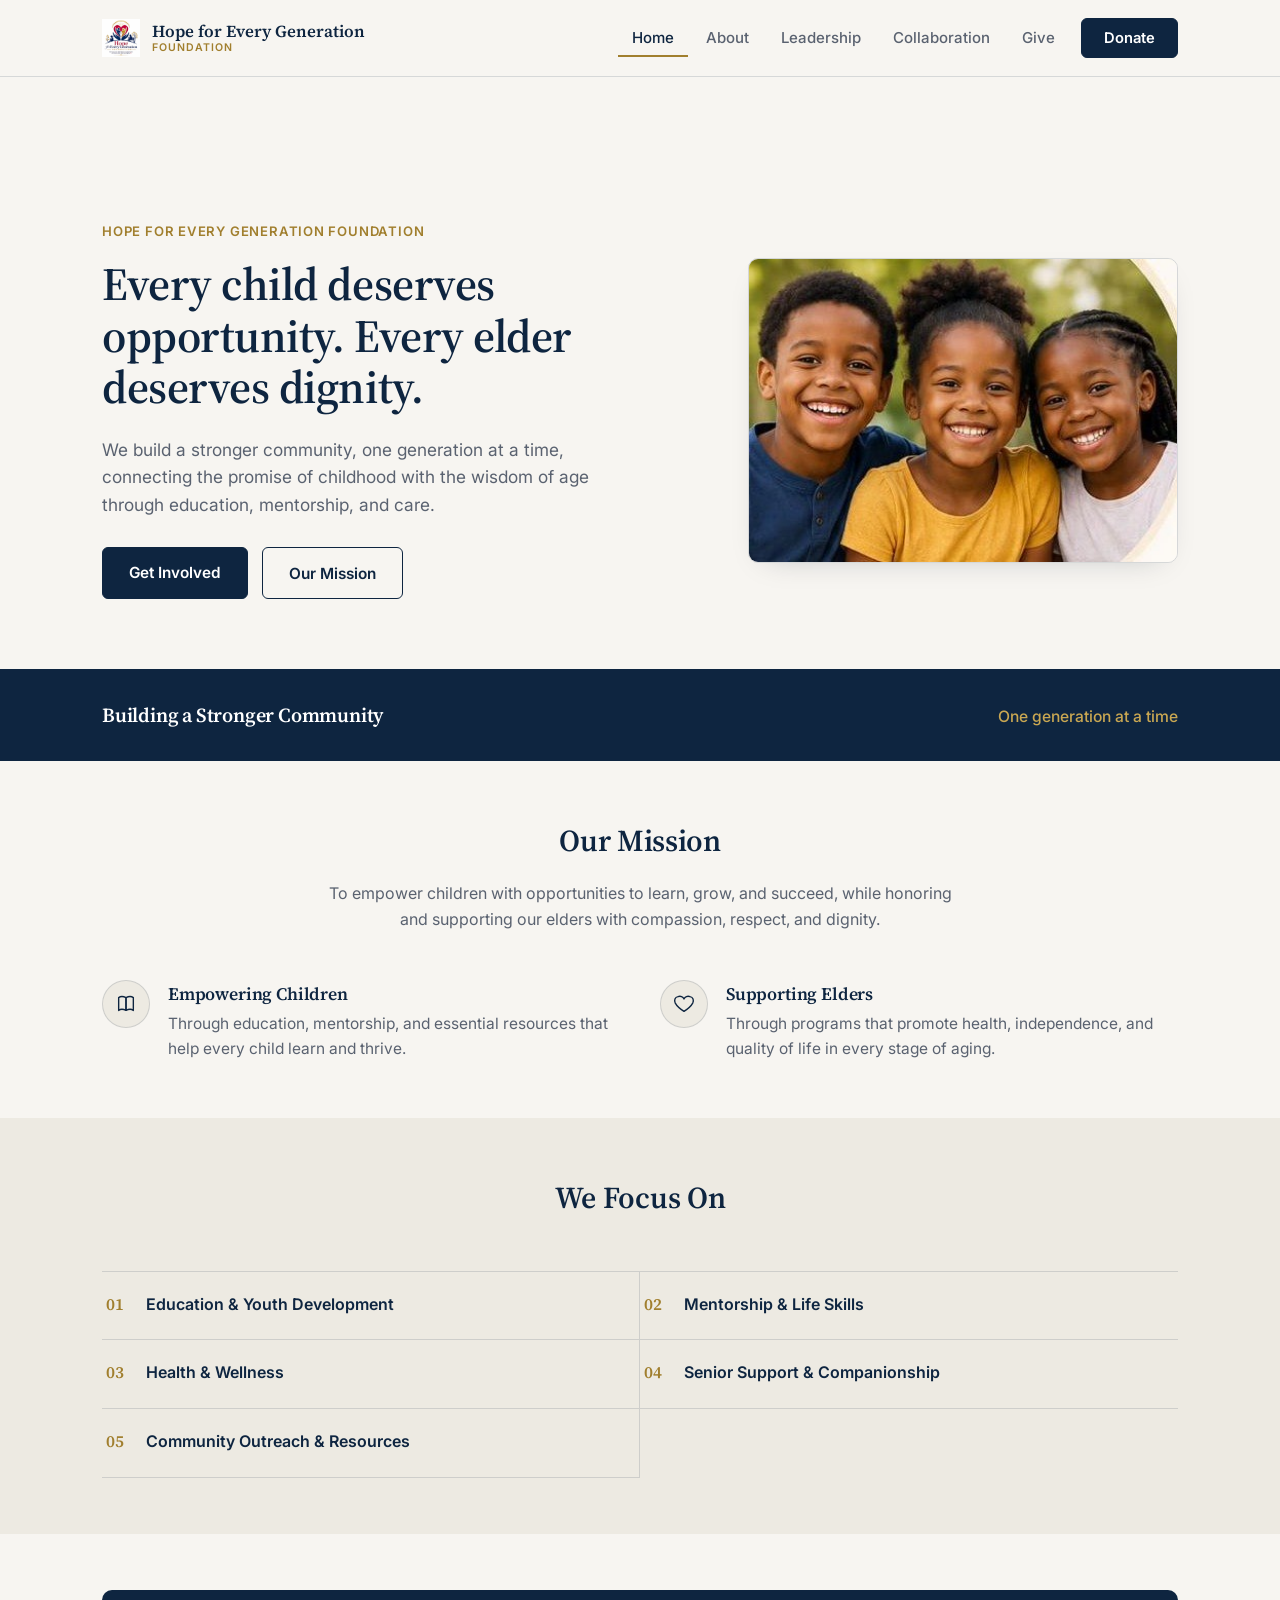
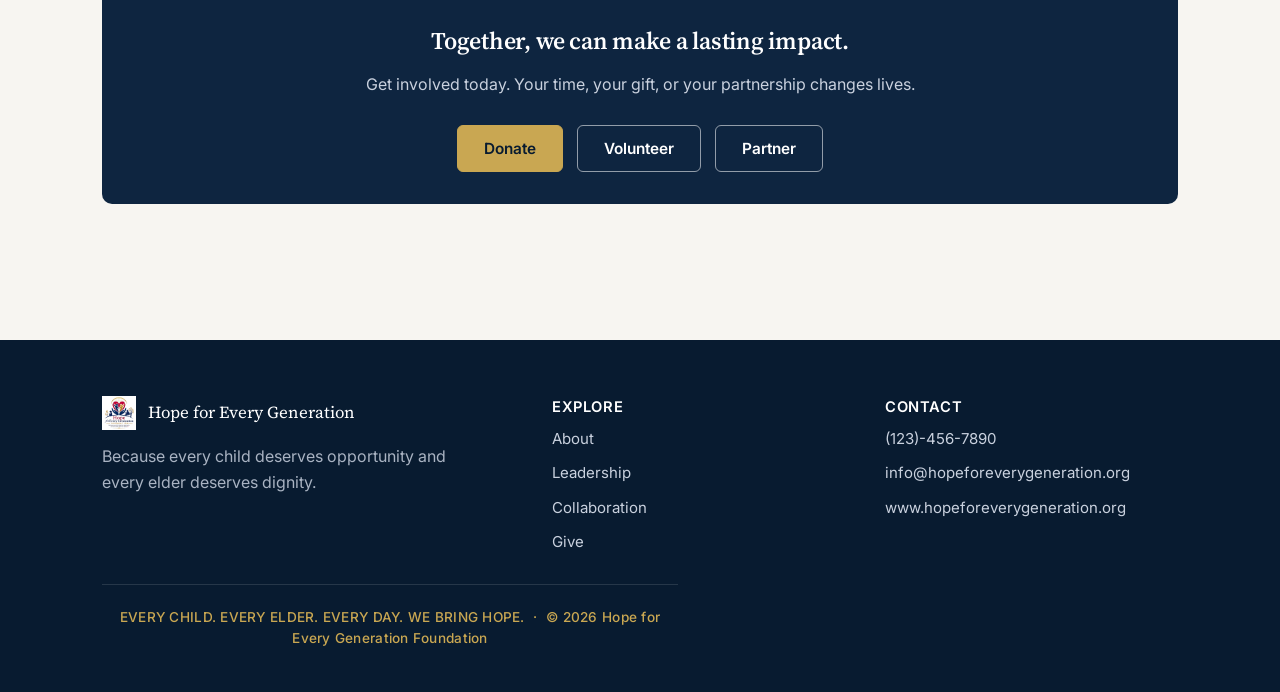
==== hope-for-every-generation-website/index.html @ 8db4e959 "Initial commit" ====
<!DOCTYPE html>
<html lang="en">
<head>
<meta charset="UTF-8">
<meta name="viewport" content="width=device-width, initial-scale=1.0">
<title>Hope for Every Generation Foundation</title>
<meta name="description" content="Hope for Every Generation Foundation empowers children and supports elders, building a stronger community one generation at a time.">
<link rel="preconnect" href="https://fonts.googleapis.com">
<link rel="preconnect" href="https://fonts.gstatic.com" crossorigin>
<link href="https://fonts.googleapis.com/css2?family=Source+Serif+4:opsz,wght@8..60,400;8..60,500;8..60,600;8..60,700&family=Inter:wght@400;500;600;700&display=swap" rel="stylesheet">
<link rel="stylesheet" href="css/styles.css">
</head>
<body>

<a href="#main" class="skip-link">Skip to content</a>

<header class="site-header">
  <div class="nav-row">
    <button class="brand" data-nav="home" aria-label="Hope for Every Generation Foundation, go to home page">
      <img src="assets/logo.jpg" alt="">
      <span class="brand-text">
        <span class="b1">Hope for Every Generation</span>
        <span class="b2">FOUNDATION</span>
      </span>
    </button>

    <button class="menu-toggle" id="menuToggle" aria-expanded="false" aria-controls="mainNav" aria-label="Toggle navigation menu">
      <span></span><span></span><span></span>
    </button>

    <nav class="main-nav" id="mainNav">
      <button class="nav-link" data-nav="home">Home</button>
      <button class="nav-link" data-nav="about">About</button>
      <button class="nav-link" data-nav="leadership">Leadership</button>
      <button class="nav-link" data-nav="collaboration">Collaboration</button>
      <button class="nav-link" data-nav="give">Give</button>
      <button class="nav-cta" data-nav="give">Donate</button>
    </nav>
  </div>
</header>

<main id="main">

  <!-- ===================== HOME ===================== -->
  <section class="page active" id="page-home">
    <div class="wrap hero">
      <div class="hero-grid">
        <div>
          <p class="eyebrow">Hope for Every Generation Foundation</p>
          <h1>Every child deserves opportunity. Every elder deserves dignity.</h1>
          <p class="lead">We build a stronger community, one generation at a time, connecting the promise of childhood with the wisdom of age through education, mentorship, and care.</p>
          <div class="hero-actions">
            <a class="btn btn-primary" data-nav="give" role="button" tabindex="0">Get Involved</a>
            <button class="btn btn-outline" data-nav="about">Our Mission</button>
          </div>
        </div>
        <div class="hero-photo">
          <img src="assets/hero-children.jpg" alt="Three children who take part in Hope for Every Generation's youth programs">
        </div>
      </div>
    </div>

    <div class="banner">
      <div class="wrap">
        <h2>Building a Stronger Community</h2>
        <p class="sub">One generation at a time</p>
      </div>
    </div>

    <section class="section-tight">
      <div class="wrap">
        <div class="section-title centered">
          <h2>Our Mission</h2>
          <p style="margin-left:auto;margin-right:auto;">To empower children with opportunities to learn, grow, and succeed, while honoring and supporting our elders with compassion, respect, and dignity.</p>
        </div>
        <div class="grid-2">
          <div class="pillar">
            <div class="icon" aria-hidden="true">
              <svg width="22" height="22" viewBox="0 0 24 24" fill="none"><path d="M4 5C6 3.5 9 3.5 12 5V19C9 17.5 6 17.5 4 19V5Z" stroke="var(--navy)" stroke-width="1.5" stroke-linejoin="round"/><path d="M20 5C18 3.5 15 3.5 12 5V19C15 17.5 18 17.5 20 19V5Z" stroke="var(--navy)" stroke-width="1.5" stroke-linejoin="round"/></svg>
            </div>
            <div>
              <h3>Empowering Children</h3>
              <p>Through education, mentorship, and essential resources that help every child learn and thrive.</p>
            </div>
          </div>
          <div class="pillar">
            <div class="icon" aria-hidden="true">
              <svg width="22" height="22" viewBox="0 0 24 24" fill="none"><path d="M12 20s-7-4.4-9.5-9C1 8 2 4.5 5.5 4A4.8 4.8 0 0 1 12 6.5 4.8 4.8 0 0 1 18.5 4C22 4.5 23 8 21.5 11 19 15.6 12 20 12 20Z" stroke="var(--navy)" stroke-width="1.5" stroke-linejoin="round"/></svg>
            </div>
            <div>
              <h3>Supporting Elders</h3>
              <p>Through programs that promote health, independence, and quality of life in every stage of aging.</p>
            </div>
          </div>
        </div>
      </div>
    </section>

    <section class="section-tight" style="background:var(--paper-soft);">
      <div class="wrap">
        <div class="section-title centered">
          <h2>We Focus On</h2>
        </div>
        <ul class="focus-list">
          <li><span class="num">01</span><span><strong>Education &amp; Youth Development</strong></span></li>
          <li><span class="num">02</span><span><strong>Mentorship &amp; Life Skills</strong></span></li>
          <li><span class="num">03</span><span><strong>Health &amp; Wellness</strong></span></li>
          <li><span class="num">04</span><span><strong>Senior Support &amp; Companionship</strong></span></li>
          <li><span class="num">05</span><span><strong>Community Outreach &amp; Resources</strong></span></li>
        </ul>
      </div>
    </section>

    <section class="section-tight">
      <div class="wrap">
        <div class="card" style="text-align:center; background:var(--navy); border:none;">
          <h2 style="color:#fff;">Together, we can make a lasting impact.</h2>
          <p style="color:#c9d1de; margin:0 auto 24px;">Get involved today. Your time, your gift, or your partnership changes lives.</p>
          <div class="hero-actions" style="justify-content:center;">
            <button class="btn" style="background:var(--gold-soft); color:var(--navy-deep); border-color:var(--gold-soft);" data-nav="give">Donate</button>
            <button class="btn btn-outline-light" data-nav="give">Volunteer</button>
            <button class="btn btn-outline-light" data-nav="collaboration">Partner</button>
          </div>
        </div>
      </div>
    </section>
  </section>

  <!-- ===================== ABOUT ===================== -->
  <section class="page" id="page-about">
    <div class="wrap page-hero-simple">
      <p class="eyebrow">About Us</p>
      <h1>Our Mission</h1>
      <p>To empower children with opportunities to learn, grow, and succeed, while honoring and supporting our elders with compassion, respect, and dignity.</p>
    </div>

    <div class="wrap section-tight">
      <div class="grid-2" style="align-items:center;">
        <img src="assets/hero-children.jpg" alt="Three smiling children in a Hope for Every Generation youth program" style="border-radius:var(--radius-lg); border:1px solid var(--line);">
        <div>
          <h2>Empowering Children</h2>
          <p>Every child carries potential worth investing in. We work alongside schools, families, and community partners to provide tutoring, mentorship, and the everyday resources that let kids focus on learning and growing, not on what they lack.</p>
        </div>
      </div>
    </div>

    <div class="wrap section-tight">
      <div class="grid-2" style="align-items:center;">
        <div style="order:2;">
          <h2>Supporting Elders</h2>
          <p>Aging should be met with dignity, not isolation. Our programs connect elders to companionship, wellness support, and the kind of steady presence that helps people stay independent and connected to the community they helped build.</p>
        </div>
        <img style="order:1; border-radius:var(--radius-lg); border:1px solid var(--line);" src="assets/hero-elder.jpg" alt="A grandfather and grandson talking together on a park bench">
      </div>
    </div>

    <section class="section-tight" style="background:var(--paper-soft);">
      <div class="wrap">
        <div class="section-title centered">
          <h2>Where We Focus</h2>
          <p style="margin-left:auto;margin-right:auto;">Five commitments that guide every program we run.</p>
        </div>
        <ul class="focus-list">
          <li><span class="num">01</span><span><strong>Education &amp; Youth Development</strong><span class="note">Tutoring, school-readiness, and after-school learning support.</span></span></li>
          <li><span class="num">02</span><span><strong>Mentorship &amp; Life Skills</strong><span class="note">Pairing young people with caring adult mentors.</span></span></li>
          <li><span class="num">03</span><span><strong>Health &amp; Wellness</strong><span class="note">Access to care, nutrition, and everyday wellbeing support.</span></span></li>
          <li><span class="num">04</span><span><strong>Senior Support &amp; Companionship</strong><span class="note">Regular visits, check-ins, and community connection.</span></span></li>
          <li><span class="num">05</span><span><strong>Community Outreach &amp; Resources</strong><span class="note">Connecting families and elders to the help they need.</span></span></li>
        </ul>
      </div>
    </section>
  </section>

  <!-- ===================== LEADERSHIP ===================== -->
  <section class="page" id="page-leadership">
    <div class="wrap page-hero-simple">
      <p class="eyebrow">Our Team</p>
      <h1>Leadership</h1>
      <p>The people guiding Hope for Every Generation's mission forward.</p>
    </div>

    <div class="wrap section-tight">
      <div class="placeholder-note">
        <strong>Template:</strong> these leadership cards are intentionally left blank. Replace each name, title, and biography with your team's real information before publishing.
      </div>

      <div class="grid-4">
        <div class="card leader-card">
          <div class="avatar-placeholder" aria-hidden="true">
            <svg width="30" height="30" viewBox="0 0 24 24" fill="none"><circle cx="12" cy="8" r="4" stroke="currentColor" stroke-width="1.4"/><path d="M4 20c0-4 3.6-6.5 8-6.5s8 2.5 8 6.5" stroke="currentColor" stroke-width="1.4"/></svg>
          </div>
          <p class="name-field">Name</p>
          <span class="field-placeholder role-field">Title</span>
          <p class="leader-bio field-placeholder">Add a short biography here.</p>
        </div>
        <div class="card leader-card">
          <div class="avatar-placeholder" aria-hidden="true">
            <svg width="30" height="30" viewBox="0 0 24 24" fill="none"><circle cx="12" cy="8" r="4" stroke="currentColor" stroke-width="1.4"/><path d="M4 20c0-4 3.6-6.5 8-6.5s8 2.5 8 6.5" stroke="currentColor" stroke-width="1.4"/></svg>
          </div>
          <p class="name-field">Name</p>
          <span class="field-placeholder role-field">Title</span>
          <p class="leader-bio field-placeholder">Add a short biography here.</p>
        </div>
        <div class="card leader-card">
          <div class="avatar-placeholder" aria-hidden="true">
            <svg width="30" height="30" viewBox="0 0 24 24" fill="none"><circle cx="12" cy="8" r="4" stroke="currentColor" stroke-width="1.4"/><path d="M4 20c0-4 3.6-6.5 8-6.5s8 2.5 8 6.5" stroke="currentColor" stroke-width="1.4"/></svg>
          </div>
          <p class="name-field">Name</p>
          <span class="field-placeholder role-field">Title</span>
          <p class="leader-bio field-placeholder">Add a short biography here.</p>
        </div>
        <div class="card leader-card">
          <div class="avatar-placeholder" aria-hidden="true">
            <svg width="30" height="30" viewBox="0 0 24 24" fill="none"><circle cx="12" cy="8" r="4" stroke="currentColor" stroke-width="1.4"/><path d="M4 20c0-4 3.6-6.5 8-6.5s8 2.5 8 6.5" stroke="currentColor" stroke-width="1.4"/></svg>
          </div>
          <p class="name-field">Name</p>
          <span class="field-placeholder role-field">Title</span>
          <p class="leader-bio field-placeholder">Add a short biography here.</p>
        </div>
      </div>
    </div>
  </section>

  <!-- ===================== COLLABORATION ===================== -->
  <section class="page" id="page-collaboration">
    <div class="wrap page-hero-simple">
      <p class="eyebrow">Working Together</p>
      <h1>Our Collaboration</h1>
      <p>Strong communities are built through partnership. Here's who we work alongside.</p>
    </div>

    <div class="wrap section-tight">
      <div class="partner-card">
        <img src="assets/ncc-logo.jpg" alt="Northern Community Connect logo">
        <div>
          <h2 style="margin-bottom:10px;">Northern Community Connect</h2>
          <p>Hope for Every Generation is proud to collaborate with Northern Community Connect, an organization dedicated to linking neighbors, families, and local resources across the community. Together, we share a commitment to bridging generations and strengthening the networks that support both children and elders.</p>
          <p class="field-placeholder">Add specific details here about joint programs, shared events, or referral partnerships between the two organizations.</p>
        </div>
      </div>
    </div>

    <section class="section-tight" style="background:var(--paper-soft);">
      <div class="wrap">
        <div class="section-title centered">
          <h2>Why We Partner</h2>
          <p style="margin-left:auto;margin-right:auto;">No single organization can do this work alone.</p>
        </div>
        <div class="grid-3">
          <div class="value-item">
            <h3>Shared Resources</h3>
            <p>Pooling programs and knowledge so help reaches further.</p>
          </div>
          <div class="value-item">
            <h3>Common Purpose</h3>
            <p>United by the belief that every generation deserves support.</p>
          </div>
          <div class="value-item">
            <h3>Wider Reach</h3>
            <p>Connecting families and elders to more of the help that's out there.</p>
          </div>
        </div>
      </div>
    </section>

    <div class="wrap section-tight" style="text-align:center;">
      <h2>Interested in partnering with us?</h2>
      <p style="margin:0 auto 20px;">We're always glad to hear from organizations who share our mission.</p>
      <a class="btn btn-primary" href="mailto:info@hopeforeverygeneration.org">Get in Touch</a>
    </div>
  </section>

  <!-- ===================== GIVE ===================== -->
  <section class="page" id="page-give">
    <div class="wrap page-hero-simple">
      <p class="eyebrow">Get Involved</p>
      <h1>Ways to Give</h1>
      <p>Your support changes lives, today, and for generations to come.</p>
    </div>

    <div class="wrap section-tight">
      <div class="donate-panel">
        <h2>Make a Gift</h2>
        <p>Every donation helps a child learn or an elder live with dignity. Choose an amount below to get started.</p>
        <a class="btn" style="background:var(--gold-soft); color:var(--navy-deep); border-color:var(--gold-soft);" href="#" onclick="return false;" aria-describedby="donate-note">Donate Now</a>
        <div id="donate-note">
          <span class="donate-badge">Placeholder link, connect your payment processor here</span>
        </div>
      </div>
    </div>

    <section class="section-tight">
      <div class="wrap">
        <div class="section-title centered">
          <h2>Other Ways to Help</h2>
        </div>
        <div class="grid-3">
          <div class="card ways-card">
            <div class="icon" style="margin:0 auto 16px; width:48px;height:48px;border-radius:50%;background:var(--paper-soft);border:1px solid var(--line);display:flex;align-items:center;justify-content:center;" aria-hidden="true">
              <svg width="22" height="22" viewBox="0 0 24 24" fill="none"><path d="M12 21s-7-4.4-9.5-9C1 8 2 4.5 5.5 4A4.8 4.8 0 0 1 12 6.5 4.8 4.8 0 0 1 18.5 4C22 4.5 23 8 21.5 12 19 16.6 12 21 12 21Z" stroke="var(--navy)" stroke-width="1.5" stroke-linejoin="round"/></svg>
            </div>
            <h3>Donate</h3>
            <p>Your support changes lives.</p>
          </div>
          <div class="card ways-card">
            <div class="icon" style="margin:0 auto 16px; width:48px;height:48px;border-radius:50%;background:var(--paper-soft);border:1px solid var(--line);display:flex;align-items:center;justify-content:center;" aria-hidden="true">
              <svg width="22" height="22" viewBox="0 0 24 24" fill="none"><circle cx="9" cy="9" r="3" stroke="var(--navy)" stroke-width="1.5"/><circle cx="17" cy="10.5" r="2.2" stroke="var(--navy)" stroke-width="1.5"/><path d="M3 19c0-3 2.7-5 6-5s6 2 6 5" stroke="var(--navy)" stroke-width="1.5" stroke-linecap="round"/><path d="M14.5 14.2c2.6.3 4.5 2 4.5 4.8" stroke="var(--navy)" stroke-width="1.5" stroke-linecap="round"/></svg>
            </div>
            <h3>Volunteer</h3>
            <p>Give your time. Share your heart.</p>
            <a class="btn btn-outline" style="margin-top:14px;" href="mailto:info@hopeforeverygeneration.org">Sign Up to Volunteer</a>
          </div>
          <div class="card ways-card">
            <div class="icon" style="margin:0 auto 16px; width:48px;height:48px;border-radius:50%;background:var(--paper-soft);border:1px solid var(--line);display:flex;align-items:center;justify-content:center;" aria-hidden="true">
              <svg width="22" height="22" viewBox="0 0 24 24" fill="none"><circle cx="12" cy="12" r="8.5" stroke="var(--navy)" stroke-width="1.5"/><path d="M3.5 12h17M12 3.5c2.3 2.4 2.3 14.6 0 17M12 3.5c-2.3 2.4-2.3 14.6 0 17" stroke="var(--navy)" stroke-width="1.3"/></svg>
            </div>
            <h3>Partner</h3>
            <p>Join us in building a better tomorrow.</p>
            <button class="btn btn-outline" style="margin-top:14px;" data-nav="collaboration">See Our Partners</button>
          </div>
        </div>
      </div>
    </section>

    <section class="section-tight" style="background:var(--paper-soft);">
      <div class="wrap" style="text-align:center;">
        <h2>Reach Us</h2>
        <div class="contact-strip">
          <a href="tel:1234567890">
            <svg width="17" height="17" viewBox="0 0 24 24" fill="none"><path d="M6.5 4h3l1.5 4-2 1.5a12 12 0 0 0 5.5 5.5l1.5-2 4 1.5v3c0 1.1-1 2-2.2 1.9C10.7 19 5 13.3 4.6 6.7 4.5 5.5 5.4 4 6.5 4Z" stroke="var(--navy)" stroke-width="1.4" stroke-linejoin="round"/></svg>
            (123)-456-7890
          </a>
          <a href="mailto:info@hopeforeverygeneration.org">
            <svg width="17" height="17" viewBox="0 0 24 24" fill="none"><rect x="3.5" y="5.5" width="17" height="13" rx="1.5" stroke="var(--navy)" stroke-width="1.4"/><path d="M4.5 6.5l7.5 6 7.5-6" stroke="var(--navy)" stroke-width="1.4" stroke-linecap="round"/></svg>
            info@hopeforeverygeneration.org
          </a>
          <span>
            <svg width="17" height="17" viewBox="0 0 24 24" fill="none"><circle cx="12" cy="12" r="8.5" stroke="var(--navy)" stroke-width="1.4"/><path d="M3.5 12h17M12 3.5c2.3 2.4 2.3 14.6 0 17M12 3.5c-2.3 2.4-2.3 14.6 0 17" stroke="var(--navy)" stroke-width="1.2"/></svg>
            www.hopeforeverygeneration.org
          </span>
        </div>
      </div>
    </section>
  </section>

</main>

<footer class="site-footer">
  <div class="wrap">
    <div class="foot-grid">
      <div>
        <div class="foot-brand">
          <img src="assets/logo.jpg" alt="">
          <span>Hope for Every Generation</span>
        </div>
        <p style="color:#a9b3c2; max-width:38ch;">Because every child deserves opportunity and every elder deserves dignity.</p>
      </div>
      <div>
        <h4>Explore</h4>
        <ul class="foot-list">
          <li><button class="nav-link" data-nav="about">About</button></li>
          <li><button class="nav-link" data-nav="leadership">Leadership</button></li>
          <li><button class="nav-link" data-nav="collaboration">Collaboration</button></li>
          <li><button class="nav-link" data-nav="give">Give</button></li>
        </ul>
      </div>
      <div>
        <h4>Contact</h4>
        <ul class="foot-list">
          <li>(123)-456-7890</li>
          <li>info@hopeforeverygeneration.org</li>
          <li>www.hopeforeverygeneration.org</li>
        </ul>
      </div>
    </div>
    <p class="foot-tagline">EVERY CHILD. EVERY ELDER. EVERY DAY. WE BRING HOPE. &nbsp;·&nbsp; © 2026 Hope for Every Generation Foundation</p>
  </div>
</footer>

<script src="js/script.js"></script>
</body>
</html>
---- hope-for-every-generation-website/css/styles.css ----
/* =========================================================
   Hope for Every Generation Foundation — stylesheet
   ========================================================= */

:root{
  --navy:#0e2540;
  --navy-deep:#081b30;
  --burgundy:#7a2331;
  --gold:#a17f2e;
  --gold-soft:#c9a752;
  --paper:#f7f5f1;
  --paper-soft:#edeae2;
  --white:#ffffff;
  --ink:#1c232c;
  --ink-soft:#5a6270;
  --line:rgba(14,37,64,0.14);
  --shadow:0 10px 30px -18px rgba(8,27,48,0.28);
  --radius:6px;
  --radius-lg:10px;
  --serif:'Source Serif 4','Iowan Old Style','Palatino Linotype',Georgia,serif;
  --sans:'Inter','Segoe UI',Helvetica,Arial,sans-serif;
}

:root:not([data-theme="light"]){
  @media (prefers-color-scheme: dark){
    --navy:#16324f;
    --navy-deep:#081525;
    --paper:#0d1826;
    --paper-soft:#132437;
    --white:#132437;
    --ink:#f0ece2;
    --ink-soft:#c3cad6;
    --line:rgba(240,236,226,0.14);
    --gold:#c9a752;
    --gold-soft:#dcbd6e;
    --burgundy:#a63c4d;
    --shadow:0 10px 30px -18px rgba(0,0,0,0.55);
  }
}
:root[data-theme="dark"]{
  --navy:#16324f;
  --navy-deep:#081525;
  --paper:#0d1826;
  --paper-soft:#132437;
  --white:#132437;
  --ink:#f0ece2;
  --ink-soft:#c3cad6;
  --line:rgba(240,236,226,0.14);
  --gold:#c9a752;
  --gold-soft:#dcbd6e;
  --burgundy:#a63c4d;
  --shadow:0 10px 30px -18px rgba(0,0,0,0.55);
}

*{box-sizing:border-box;}
html{scroll-behavior:smooth;}
body{
  margin:0;
  background:var(--paper);
  color:var(--ink);
  font-family:var(--sans);
  line-height:1.6;
  -webkit-font-smoothing:antialiased;
}
img{max-width:100%;display:block;}
a{color:inherit;}
h1,h2,h3,h4{
  font-family:var(--serif);
  font-weight:600;
  color:var(--navy);
  margin:0 0 0.5em;
  letter-spacing:-0.01em;
}
:root[data-theme="dark"] h1, :root[data-theme="dark"] h2, :root[data-theme="dark"] h3, :root[data-theme="dark"] h4{color:var(--ink);}
@media (prefers-color-scheme: dark){
  :root:not([data-theme="light"]) h1, :root:not([data-theme="light"]) h2, :root:not([data-theme="light"]) h3, :root:not([data-theme="light"]) h4{color:var(--ink);}
}
p{margin:0 0 1em; color:var(--ink-soft); max-width:64ch;}
.wrap{max-width:1140px; margin:0 auto; padding:0 32px;}
button{font-family:inherit;}

/* ---------- Skip link ---------- */
.skip-link{
  position:absolute; left:-999px; top:auto;
  background:var(--navy); color:#fff; padding:12px 18px; border-radius:4px; z-index:999;
}
.skip-link:focus{left:16px; top:16px;}

:focus-visible{ outline:2px solid var(--gold-soft); outline-offset:3px; }

/* ---------- Header / Nav ---------- */
header.site-header{
  position:sticky; top:0; z-index:80;
  background:var(--paper);
  border-bottom:1px solid var(--line);
}
.nav-row{
  display:flex; align-items:center; justify-content:space-between;
  padding:18px 32px; max-width:1140px; margin:0 auto; gap:24px;
}
.brand{ display:flex; align-items:center; gap:12px; text-decoration:none; cursor:pointer; background:none; border:none; padding:0;}
.brand img{ width:38px; height:38px; object-fit:contain; }
.brand-text{ display:flex; flex-direction:column; line-height:1.2; text-align:left; }
.brand-text .b1{ font-family:var(--serif); font-weight:600; font-size:1.05rem; color:var(--navy); }
:root[data-theme="dark"] .brand-text .b1{color:var(--ink);}
@media (prefers-color-scheme: dark){ :root:not([data-theme="light"]) .brand-text .b1{color:var(--ink);} }
.brand-text .b2{ font-size:0.66rem; letter-spacing:0.09em; color:var(--gold); font-weight:600; }

nav.main-nav{ display:flex; align-items:center; gap:4px; }
nav.main-nav button.nav-link{
  background:none; border:none; border-bottom:2px solid transparent; font-size:0.94rem; font-weight:500; color:var(--ink-soft);
  padding:8px 14px; cursor:pointer; transition:color .15s ease, border-color .15s ease;
}
nav.main-nav button.nav-link:hover{ color:var(--navy); }
:root[data-theme="dark"] nav.main-nav button.nav-link:hover, :root[data-theme="dark"] nav.main-nav button.nav-link.active{color:var(--ink);}
nav.main-nav button.nav-link.active{ color:var(--navy); border-bottom-color:var(--gold); }
.nav-cta{
  background:var(--navy); color:#fff !important; padding:10px 22px; border-radius:var(--radius);
  font-weight:600; text-decoration:none; font-size:0.92rem; white-space:nowrap; border:1px solid var(--navy);
  margin-left:8px; cursor:pointer;
}
.nav-cta:hover{ background:var(--navy-deep); }

.menu-toggle{ display:none; background:none; border:1px solid var(--line); border-radius:6px; padding:8px 10px; cursor:pointer; }
.menu-toggle span{ display:block; width:20px; height:2px; background:var(--navy); margin:4px 0; }
:root[data-theme="dark"] .menu-toggle span{background:var(--ink);}

@media (max-width: 880px){
  nav.main-nav{
    position:absolute; top:100%; left:0; right:0; background:var(--paper);
    flex-direction:column; align-items:stretch; padding:8px 24px 24px; border-bottom:1px solid var(--line);
    display:none;
  }
  nav.main-nav.open{ display:flex; }
  nav.main-nav button.nav-link{ text-align:left; border-bottom:none; border-left:2px solid transparent; padding:10px 12px; }
  nav.main-nav button.nav-link.active{ border-left-color:var(--gold); border-bottom:none; }
  .menu-toggle{ display:block; }
  .nav-cta{ margin-top:10px; margin-left:0; text-align:center; }
}

/* ---------- Page mechanics ---------- */
.page{ display:none; }
.page.active{ display:block; animation:pagein .4s ease; }
@media (prefers-reduced-motion: no-preference){
  @keyframes pagein{ from{opacity:0; transform:translateY(6px);} to{opacity:1; transform:translateY(0);} }
}
@media (prefers-reduced-motion: reduce){
  .page.active{ animation:none; }
}

section{ padding:80px 0; }
.section-tight{ padding:56px 0; }

/* ---------- Divider ---------- */
.divider{ display:flex; align-items:center; justify-content:center; gap:14px; }
.divider .line{ width:64px; height:1px; background:var(--line); }
.divider .mark{ width:7px; height:7px; border-radius:50%; background:var(--gold); }

/* ---------- Buttons ---------- */
.btn{
  display:inline-flex; align-items:center; gap:8px; font-weight:600; text-decoration:none;
  padding:13px 26px; border-radius:var(--radius); font-size:0.96rem; border:1px solid transparent; cursor:pointer;
  transition:background .16s ease, color .16s ease, border-color .16s ease;
}
.btn-primary{ background:var(--navy); color:#fff; border-color:var(--navy); }
.btn-primary:hover{ background:var(--navy-deep); border-color:var(--navy-deep); }
.btn-burgundy{ background:var(--burgundy); color:#fff; border-color:var(--burgundy); }
.btn-burgundy:hover{ background:#5f1a26; border-color:#5f1a26; }
.btn-outline{ background:transparent; border-color:var(--navy); color:var(--navy); }
:root[data-theme="dark"] .btn-outline{border-color:var(--ink); color:var(--ink);}
@media (prefers-color-scheme: dark){ :root:not([data-theme="light"]) .btn-outline{border-color:var(--ink); color:var(--ink);} }
.btn-outline:hover{ background:var(--navy); color:#fff; border-color:var(--navy); }
.btn-outline-light{ background:transparent; border-color:rgba(255,255,255,0.55); color:#fff; }
.btn-outline-light:hover{ background:rgba(255,255,255,0.12); }

/* ---------- Hero ---------- */
.hero{ padding-top:64px; padding-bottom:70px; }
.hero-grid{ display:grid; grid-template-columns:1.15fr 0.85fr; gap:64px; align-items:center; }
.eyebrow{ color:var(--gold); font-weight:600; font-size:0.82rem; letter-spacing:0.06em; margin-bottom:16px; text-transform:uppercase; }
.hero h1{ font-size:clamp(2.1rem, 3.6vw, 3rem); line-height:1.12; }
.hero p.lead{ font-size:1.08rem; max-width:48ch; }
.hero-actions{ display:flex; gap:14px; flex-wrap:wrap; margin-top:28px; }

.hero-photo{
  border-radius:var(--radius-lg); overflow:hidden; box-shadow:var(--shadow);
  border:1px solid var(--line);
}
.hero-photo img{ width:100%; height:100%; object-fit:cover; }

@media (max-width: 900px){
  .hero-grid{ grid-template-columns:1fr; }
  .hero-photo{ max-width:420px; margin:0 auto; }
}

/* ---------- Banner ---------- */
.banner{
  background:var(--navy); color:#fff; padding:30px 0;
}
.banner .wrap{ display:flex; align-items:baseline; justify-content:space-between; flex-wrap:wrap; gap:8px; }
.banner h2{ color:#fff; font-size:1.25rem; margin:0; font-weight:600; }
.banner .sub{ color:var(--gold-soft); font-weight:500; margin:0; font-size:0.98rem; }

/* ---------- Cards & grids ---------- */
.grid-2{ display:grid; grid-template-columns:1fr 1fr; gap:40px; }
.grid-3{ display:grid; grid-template-columns:repeat(3,1fr); gap:30px; }
.grid-4{ display:grid; grid-template-columns:repeat(4,1fr); gap:26px; }
@media (max-width:920px){ .grid-2,.grid-3,.grid-4{ grid-template-columns:1fr 1fr; } }
@media (max-width:600px){ .grid-2,.grid-3,.grid-4{ grid-template-columns:1fr; } }

.pillar{ display:flex; gap:18px; align-items:flex-start; }
.pillar .icon{
  flex:none; width:48px; height:48px; border-radius:50%; display:flex; align-items:center; justify-content:center;
  background:var(--paper-soft); border:1px solid var(--line);
}
.pillar h3{ font-size:1.1rem; margin-bottom:4px; }
.pillar p{ margin:0; font-size:0.97rem; }

.focus-list{ list-style:none; margin:0; padding:0; display:grid; grid-template-columns:1fr 1fr; gap:0; border-top:1px solid var(--line); }
@media (max-width:640px){ .focus-list{ grid-template-columns:1fr; } }
.focus-list li{
  display:flex; gap:14px; align-items:flex-start; padding:20px 4px; border-bottom:1px solid var(--line);
}
.focus-list li:nth-child(odd){ border-right:1px solid var(--line); padding-right:24px; }
@media (max-width:640px){ .focus-list li:nth-child(odd){ border-right:none; padding-right:4px; } }
.focus-list .num{ font-family:var(--serif); color:var(--gold); font-weight:600; font-size:1.05rem; flex:none; width:26px; }
.focus-list strong{ color:var(--navy); font-weight:600; display:block; margin-bottom:2px; }
:root[data-theme="dark"] .focus-list strong{color:var(--ink);}
@media (prefers-color-scheme: dark){ :root:not([data-theme="light"]) .focus-list strong{color:var(--ink);} }
.focus-list span.note{ display:block; font-size:0.92rem; color:var(--ink-soft); }

.card{
  background:var(--white); border-radius:var(--radius-lg); padding:32px; border:1px solid var(--line);
}

footer.site-footer{
  background:var(--navy-deep); color:#c9d1de; padding:56px 0 28px;
}
footer.site-footer h4{ color:#fff; font-size:0.92rem; letter-spacing:0.04em; text-transform:uppercase; font-weight:600; font-family:var(--sans); }
footer.site-footer a{ color:#c9d1de; text-decoration:none; }
footer.site-footer a:hover{ text-decoration:underline; }
.foot-grid{ display:grid; grid-template-columns:1.4fr 1fr 1fr; gap:40px; }
@media (max-width:760px){ .foot-grid{ grid-template-columns:1fr; } }
.foot-brand{ display:flex; align-items:center; gap:12px; margin-bottom:14px; }
.foot-brand img{ width:34px; height:34px; }
.foot-brand span{ font-family:var(--serif); font-size:1.05rem; color:#fff; }
.foot-tagline{ color:var(--gold-soft); font-weight:500; letter-spacing:0.02em; margin-top:30px; text-align:center; border-top:1px solid rgba(255,255,255,0.12); padding-top:22px; font-size:0.85rem; }
.foot-list{ list-style:none; padding:0; margin:0; display:flex; flex-direction:column; gap:10px; font-size:0.94rem; }
.foot-list button{ background:none;border:none;color:inherit;font:inherit;cursor:pointer;padding:0; text-align:left; }

.page-hero-simple{ padding:64px 0 44px; }
.page-hero-simple h1{ font-size:clamp(1.9rem,3.2vw,2.5rem); }
.page-hero-simple p{ max-width:56ch; }

/* ---------- Leadership (blank template cards) ---------- */
.leader-card{ text-align:center; }
.avatar-placeholder{
  width:84px; height:84px; border-radius:50%; margin:0 auto 18px;
  background:var(--paper-soft); border:1px dashed var(--line);
  display:flex; align-items:center; justify-content:center; color:var(--ink-soft);
}
.field-placeholder{
  color:var(--ink-soft); font-style:italic; font-size:0.92rem; opacity:0.75;
}
.leader-card .name-field{ font-family:var(--serif); font-size:1.05rem; color:var(--ink-soft); font-style:italic; margin-bottom:2px; opacity:0.75; }
.leader-card .role-field{ display:block; font-size:0.85rem; margin-bottom:12px; }
.placeholder-note{
  background:var(--paper-soft); border:1px solid var(--line); border-left:3px solid var(--gold); border-radius:4px; padding:16px 20px;
  font-size:0.92rem; color:var(--ink-soft); margin-bottom:44px;
}
.placeholder-note strong{ color:var(--navy); }
:root[data-theme="dark"] .placeholder-note strong{color:var(--ink);}

/* ---------- Collaboration ---------- */
.partner-card{
  background:var(--white); border-radius:var(--radius-lg); padding:44px; display:flex; align-items:center; gap:44px;
  border:1px solid var(--line);
}
.partner-card img{ width:200px; flex:none; }
@media (max-width:760px){ .partner-card{ flex-direction:column; text-align:center; padding:32px; } .partner-card img{width:180px;} }

.value-item{
  padding:26px 0 0; border-top:1px solid var(--line);
}
.value-item h3{ font-size:1.02rem; margin-bottom:6px; }
.value-item p{ font-size:0.94rem; margin:0; }

/* ---------- Give page ---------- */
.donate-panel{
  background:var(--navy); border-radius:var(--radius-lg); padding:56px; color:#fff; text-align:center;
}
.donate-panel h2{ color:#fff; font-size:1.7rem; }
.donate-panel p{ color:#c9d1de; margin:0 auto 26px; }
.donate-badge{
  display:inline-block; font-size:0.72rem; letter-spacing:0.03em; font-weight:600; color:var(--navy-deep);
  background:var(--gold-soft); padding:5px 14px; border-radius:3px; margin-top:16px;
}
.ways-card{ text-align:center; }
.ways-card .icon{ margin:0 auto 16px; }

.contact-strip{ display:flex; gap:36px; flex-wrap:wrap; justify-content:center; margin-top:22px; }
.contact-strip a, .contact-strip span{ display:flex; align-items:center; gap:10px; font-weight:600; color:var(--navy); text-decoration:none; font-size:0.96rem; }
:root[data-theme="dark"] .contact-strip a, :root[data-theme="dark"] .contact-strip span{color:var(--ink);}
@media (prefers-color-scheme: dark){ :root:not([data-theme="light"]) .contact-strip a, :root:not([data-theme="light"]) .contact-strip span{color:var(--ink);} }
.contact-strip a:hover{ color:var(--gold); }

.section-title{ max-width:640px; margin:0 auto 48px; }
.section-title.centered{ text-align:center; }
.section-title h2{ font-size:clamp(1.5rem,2.4vw,1.9rem); }
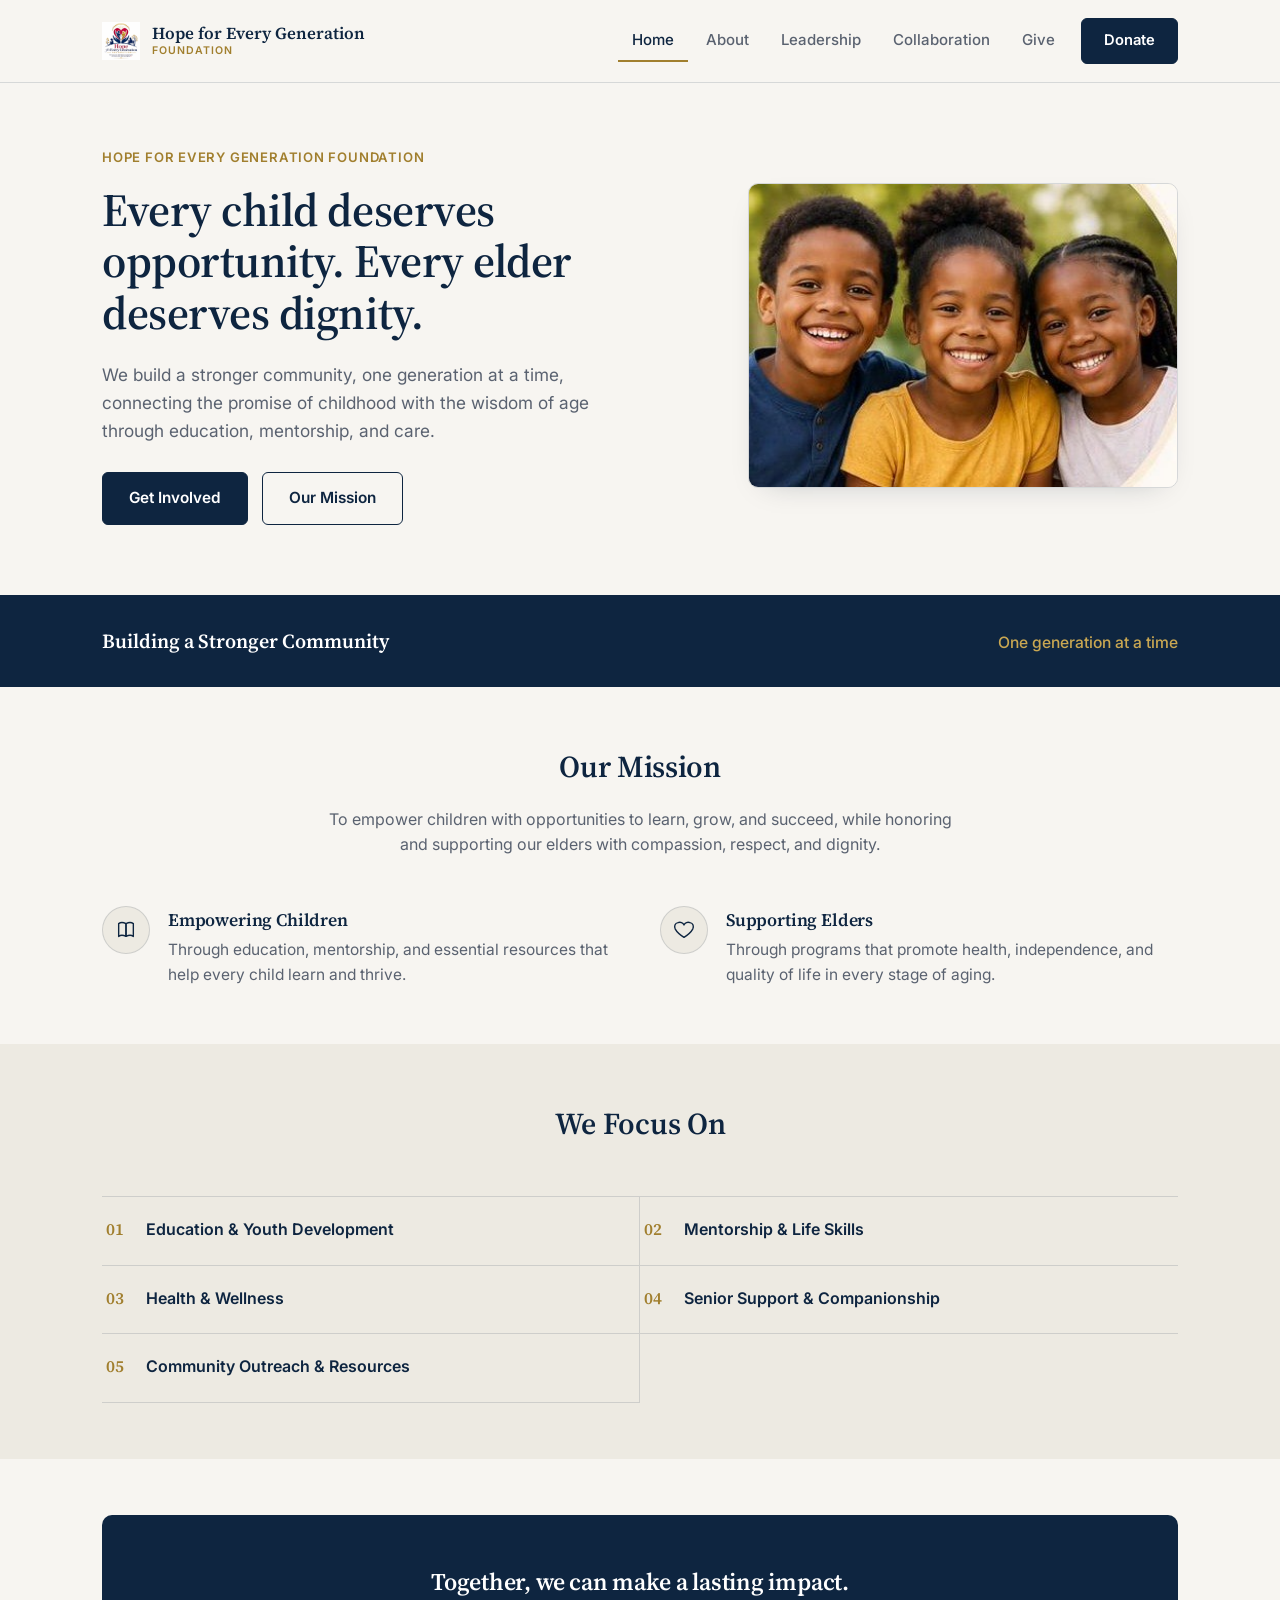
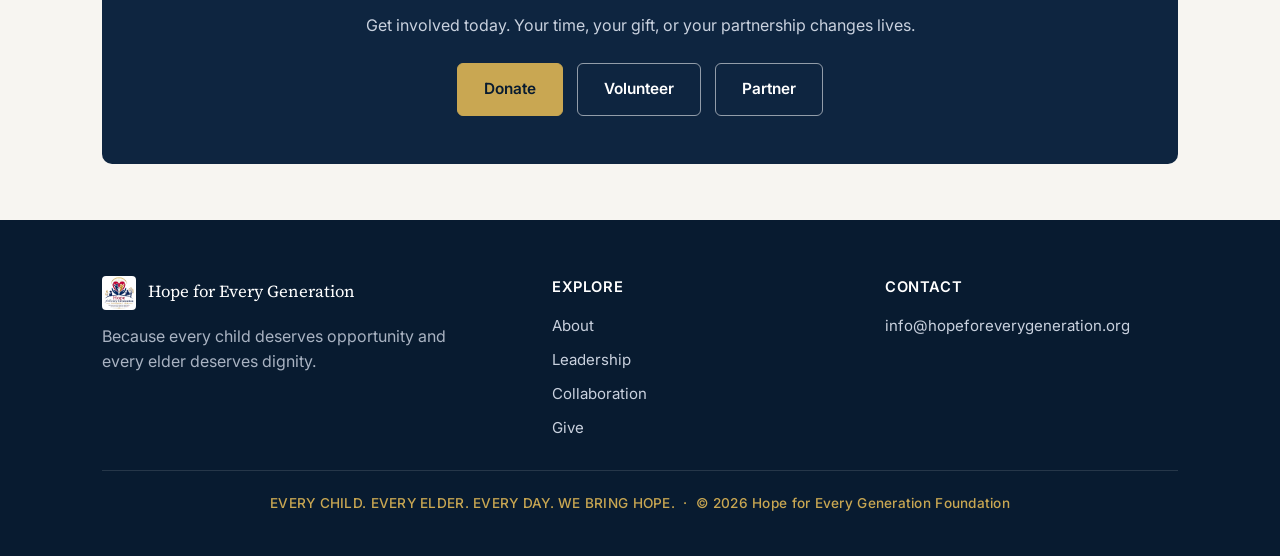
==== commit ddc79f95: "Multi-page SEO update, coming soon sections" ====
--- a/hope-for-every-generation-website/index.html
+++ b/hope-for-every-generation-website/index.html
@@ -3,12 +3,71 @@
 <head>
 <meta charset="UTF-8">
 <meta name="viewport" content="width=device-width, initial-scale=1.0">
-<title>Hope for Every Generation Foundation</title>
-<meta name="description" content="Hope for Every Generation Foundation empowers children and supports elders, building a stronger community one generation at a time.">
+<title>Hope for Every Generation Foundation | Supporting Children and Elders</title>
+<meta name="description" content="Hope for Every Generation Foundation empowers children through education and mentorship and supports elders with care, companionship, and dignity.">
+<meta name="robots" content="index, follow">
+<link rel="canonical" href="https://www.hopeforeverygeneration.org/">
+<meta name="theme-color" content="#0e2540">
+
+<meta property="og:type" content="website">
+<meta property="og:site_name" content="Hope for Every Generation Foundation">
+<meta property="og:title" content="Hope for Every Generation Foundation | Supporting Children and Elders">
+<meta property="og:description" content="Hope for Every Generation Foundation empowers children through education and mentorship and supports elders with care, companionship, and dignity.">
+<meta property="og:url" content="https://www.hopeforeverygeneration.org/">
+<meta property="og:image" content="https://www.hopeforeverygeneration.org/assets/share-image.jpg">
+<meta property="og:image:width" content="1200">
+<meta property="og:image:height" content="630">
+<meta property="og:image:alt" content="Hope for Every Generation Foundation logo with the tagline: Because every child deserves opportunity and every elder deserves dignity.">
+<meta property="og:locale" content="en_US">
+<meta name="twitter:card" content="summary_large_image">
+<meta name="twitter:title" content="Hope for Every Generation Foundation | Supporting Children and Elders">
+<meta name="twitter:description" content="Hope for Every Generation Foundation empowers children through education and mentorship and supports elders with care, companionship, and dignity.">
+<meta name="twitter:image" content="https://www.hopeforeverygeneration.org/assets/share-image.jpg">
+
+<link rel="icon" href="favicon.ico" sizes="any">
+<link rel="icon" type="image/png" sizes="32x32" href="assets/favicon-32.png">
+<link rel="apple-touch-icon" href="assets/apple-touch-icon.png">
+
 <link rel="preconnect" href="https://fonts.googleapis.com">
 <link rel="preconnect" href="https://fonts.gstatic.com" crossorigin>
 <link href="https://fonts.googleapis.com/css2?family=Source+Serif+4:opsz,wght@8..60,400;8..60,500;8..60,600;8..60,700&family=Inter:wght@400;500;600;700&display=swap" rel="stylesheet">
 <link rel="stylesheet" href="css/styles.css">
+<script type="application/ld+json">
+{
+  "@context": "https://schema.org",
+  "@graph": [
+    {
+      "@type": "NGO",
+      "@id": "https://www.hopeforeverygeneration.org/#organization",
+      "name": "Hope for Every Generation Foundation",
+      "alternateName": "Hope for Every Generation",
+      "url": "https://www.hopeforeverygeneration.org/",
+      "logo": "https://www.hopeforeverygeneration.org/assets/logo.jpg",
+      "image": "https://www.hopeforeverygeneration.org/assets/share-image.jpg",
+      "email": "info@hopeforeverygeneration.org",
+      "slogan": "Every child. Every elder. Every day. We bring hope.",
+      "description": "Hope for Every Generation Foundation empowers children through education, mentorship, and essential resources, and supports elders through programs that promote health, independence, and quality of life.",
+      "knowsAbout": [
+        "Education and youth development",
+        "Mentorship and life skills",
+        "Health and wellness",
+        "Senior support and companionship",
+        "Community outreach and resources"
+      ]
+    },
+    {
+      "@type": "WebSite",
+      "@id": "https://www.hopeforeverygeneration.org/#website",
+      "url": "https://www.hopeforeverygeneration.org/",
+      "name": "Hope for Every Generation Foundation",
+      "publisher": {
+        "@id": "https://www.hopeforeverygeneration.org/#organization"
+      },
+      "inLanguage": "en-US"
+    }
+  ]
+}
+</script>
 </head>
 <body>
 
@@ -16,331 +75,109 @@
 
 <header class="site-header">
   <div class="nav-row">
-    <button class="brand" data-nav="home" aria-label="Hope for Every Generation Foundation, go to home page">
-      <img src="assets/logo.jpg" alt="">
+    <a class="brand" href="index.html" aria-label="Hope for Every Generation Foundation, home">
+      <img src="assets/logo.jpg" alt="" width="38" height="38">
       <span class="brand-text">
         <span class="b1">Hope for Every Generation</span>
         <span class="b2">FOUNDATION</span>
       </span>
-    </button>
-
-    <button class="menu-toggle" id="menuToggle" aria-expanded="false" aria-controls="mainNav" aria-label="Toggle navigation menu">
+    </a>
+
+    <button class="menu-toggle" id="menuToggle" type="button" aria-expanded="false" aria-controls="mainNav" aria-label="Toggle navigation menu">
       <span></span><span></span><span></span>
     </button>
 
-    <nav class="main-nav" id="mainNav">
-      <button class="nav-link" data-nav="home">Home</button>
-      <button class="nav-link" data-nav="about">About</button>
-      <button class="nav-link" data-nav="leadership">Leadership</button>
-      <button class="nav-link" data-nav="collaboration">Collaboration</button>
-      <button class="nav-link" data-nav="give">Give</button>
-      <button class="nav-cta" data-nav="give">Donate</button>
+    <nav class="main-nav" id="mainNav" aria-label="Main">
+      <a class="nav-link" href="index.html" aria-current="page">Home</a>
+      <a class="nav-link" href="about.html">About</a>
+      <a class="nav-link" href="leadership.html">Leadership</a>
+      <a class="nav-link" href="collaboration.html">Collaboration</a>
+      <a class="nav-link" href="give.html">Give</a>
+      <a class="nav-cta" href="give.html">Donate</a>
     </nav>
   </div>
 </header>
 
 <main id="main">
 
-  <!-- ===================== HOME ===================== -->
-  <section class="page active" id="page-home">
-    <div class="wrap hero">
+  <section class="hero">
+    <div class="wrap">
       <div class="hero-grid">
         <div>
           <p class="eyebrow">Hope for Every Generation Foundation</p>
           <h1>Every child deserves opportunity. Every elder deserves dignity.</h1>
           <p class="lead">We build a stronger community, one generation at a time, connecting the promise of childhood with the wisdom of age through education, mentorship, and care.</p>
           <div class="hero-actions">
-            <a class="btn btn-primary" data-nav="give" role="button" tabindex="0">Get Involved</a>
-            <button class="btn btn-outline" data-nav="about">Our Mission</button>
+            <a class="btn btn-primary" href="give.html">Get Involved</a>
+            <a class="btn btn-outline" href="about.html">Our Mission</a>
           </div>
         </div>
         <div class="hero-photo">
-          <img src="assets/hero-children.jpg" alt="Three children who take part in Hope for Every Generation's youth programs">
-        </div>
-      </div>
-    </div>
-
-    <div class="banner">
-      <div class="wrap">
-        <h2>Building a Stronger Community</h2>
-        <p class="sub">One generation at a time</p>
-      </div>
-    </div>
-
-    <section class="section-tight">
-      <div class="wrap">
-        <div class="section-title centered">
-          <h2>Our Mission</h2>
-          <p style="margin-left:auto;margin-right:auto;">To empower children with opportunities to learn, grow, and succeed, while honoring and supporting our elders with compassion, respect, and dignity.</p>
-        </div>
-        <div class="grid-2">
-          <div class="pillar">
-            <div class="icon" aria-hidden="true">
-              <svg width="22" height="22" viewBox="0 0 24 24" fill="none"><path d="M4 5C6 3.5 9 3.5 12 5V19C9 17.5 6 17.5 4 19V5Z" stroke="var(--navy)" stroke-width="1.5" stroke-linejoin="round"/><path d="M20 5C18 3.5 15 3.5 12 5V19C15 17.5 18 17.5 20 19V5Z" stroke="var(--navy)" stroke-width="1.5" stroke-linejoin="round"/></svg>
-            </div>
-            <div>
-              <h3>Empowering Children</h3>
-              <p>Through education, mentorship, and essential resources that help every child learn and thrive.</p>
-            </div>
+          <img src="assets/hero-children.jpg" alt="Three smiling children who take part in Hope for Every Generation's youth programs" width="417" height="295" fetchpriority="high">
+        </div>
+      </div>
+    </div>
+  </section>
+
+  <div class="banner">
+    <div class="wrap">
+      <p class="banner-title">Building a Stronger Community</p>
+      <p class="sub">One generation at a time</p>
+    </div>
+  </div>
+
+  <section class="section-tight">
+    <div class="wrap">
+      <div class="section-title centered">
+        <h2>Our Mission</h2>
+        <p>To empower children with opportunities to learn, grow, and succeed, while honoring and supporting our elders with compassion, respect, and dignity.</p>
+      </div>
+      <div class="grid-2">
+        <div class="pillar">
+          <div class="icon"><svg width="22" height="22" viewBox="0 0 24 24" fill="none" aria-hidden="true"><path d="M4 5C6 3.5 9 3.5 12 5V19C9 17.5 6 17.5 4 19V5Z" stroke="currentColor" stroke-width="1.5" stroke-linejoin="round"/><path d="M20 5C18 3.5 15 3.5 12 5V19C15 17.5 18 17.5 20 19V5Z" stroke="currentColor" stroke-width="1.5" stroke-linejoin="round"/></svg></div>
+          <div>
+            <h3>Empowering Children</h3>
+            <p>Through education, mentorship, and essential resources that help every child learn and thrive.</p>
           </div>
-          <div class="pillar">
-            <div class="icon" aria-hidden="true">
-              <svg width="22" height="22" viewBox="0 0 24 24" fill="none"><path d="M12 20s-7-4.4-9.5-9C1 8 2 4.5 5.5 4A4.8 4.8 0 0 1 12 6.5 4.8 4.8 0 0 1 18.5 4C22 4.5 23 8 21.5 11 19 15.6 12 20 12 20Z" stroke="var(--navy)" stroke-width="1.5" stroke-linejoin="round"/></svg>
-            </div>
-            <div>
-              <h3>Supporting Elders</h3>
-              <p>Through programs that promote health, independence, and quality of life in every stage of aging.</p>
-            </div>
+        </div>
+        <div class="pillar">
+          <div class="icon"><svg width="22" height="22" viewBox="0 0 24 24" fill="none" aria-hidden="true"><path d="M12 20s-7-4.4-9.5-9C1 8 2 4.5 5.5 4A4.8 4.8 0 0 1 12 6.5 4.8 4.8 0 0 1 18.5 4C22 4.5 23 8 21.5 11 19 15.6 12 20 12 20Z" stroke="currentColor" stroke-width="1.5" stroke-linejoin="round"/></svg></div>
+          <div>
+            <h3>Supporting Elders</h3>
+            <p>Through programs that promote health, independence, and quality of life in every stage of aging.</p>
           </div>
         </div>
       </div>
-    </section>
-
-    <section class="section-tight" style="background:var(--paper-soft);">
-      <div class="wrap">
-        <div class="section-title centered">
-          <h2>We Focus On</h2>
-        </div>
-        <ul class="focus-list">
-          <li><span class="num">01</span><span><strong>Education &amp; Youth Development</strong></span></li>
-          <li><span class="num">02</span><span><strong>Mentorship &amp; Life Skills</strong></span></li>
-          <li><span class="num">03</span><span><strong>Health &amp; Wellness</strong></span></li>
-          <li><span class="num">04</span><span><strong>Senior Support &amp; Companionship</strong></span></li>
-          <li><span class="num">05</span><span><strong>Community Outreach &amp; Resources</strong></span></li>
-        </ul>
-      </div>
-    </section>
-
-    <section class="section-tight">
-      <div class="wrap">
-        <div class="card" style="text-align:center; background:var(--navy); border:none;">
-          <h2 style="color:#fff;">Together, we can make a lasting impact.</h2>
-          <p style="color:#c9d1de; margin:0 auto 24px;">Get involved today. Your time, your gift, or your partnership changes lives.</p>
-          <div class="hero-actions" style="justify-content:center;">
-            <button class="btn" style="background:var(--gold-soft); color:var(--navy-deep); border-color:var(--gold-soft);" data-nav="give">Donate</button>
-            <button class="btn btn-outline-light" data-nav="give">Volunteer</button>
-            <button class="btn btn-outline-light" data-nav="collaboration">Partner</button>
-          </div>
-        </div>
-      </div>
-    </section>
-  </section>
-
-  <!-- ===================== ABOUT ===================== -->
-  <section class="page" id="page-about">
-    <div class="wrap page-hero-simple">
-      <p class="eyebrow">About Us</p>
-      <h1>Our Mission</h1>
-      <p>To empower children with opportunities to learn, grow, and succeed, while honoring and supporting our elders with compassion, respect, and dignity.</p>
-    </div>
-
-    <div class="wrap section-tight">
-      <div class="grid-2" style="align-items:center;">
-        <img src="assets/hero-children.jpg" alt="Three smiling children in a Hope for Every Generation youth program" style="border-radius:var(--radius-lg); border:1px solid var(--line);">
-        <div>
-          <h2>Empowering Children</h2>
-          <p>Every child carries potential worth investing in. We work alongside schools, families, and community partners to provide tutoring, mentorship, and the everyday resources that let kids focus on learning and growing, not on what they lack.</p>
-        </div>
-      </div>
-    </div>
-
-    <div class="wrap section-tight">
-      <div class="grid-2" style="align-items:center;">
-        <div style="order:2;">
-          <h2>Supporting Elders</h2>
-          <p>Aging should be met with dignity, not isolation. Our programs connect elders to companionship, wellness support, and the kind of steady presence that helps people stay independent and connected to the community they helped build.</p>
-        </div>
-        <img style="order:1; border-radius:var(--radius-lg); border:1px solid var(--line);" src="assets/hero-elder.jpg" alt="A grandfather and grandson talking together on a park bench">
-      </div>
-    </div>
-
-    <section class="section-tight" style="background:var(--paper-soft);">
-      <div class="wrap">
-        <div class="section-title centered">
-          <h2>Where We Focus</h2>
-          <p style="margin-left:auto;margin-right:auto;">Five commitments that guide every program we run.</p>
-        </div>
-        <ul class="focus-list">
-          <li><span class="num">01</span><span><strong>Education &amp; Youth Development</strong><span class="note">Tutoring, school-readiness, and after-school learning support.</span></span></li>
-          <li><span class="num">02</span><span><strong>Mentorship &amp; Life Skills</strong><span class="note">Pairing young people with caring adult mentors.</span></span></li>
-          <li><span class="num">03</span><span><strong>Health &amp; Wellness</strong><span class="note">Access to care, nutrition, and everyday wellbeing support.</span></span></li>
-          <li><span class="num">04</span><span><strong>Senior Support &amp; Companionship</strong><span class="note">Regular visits, check-ins, and community connection.</span></span></li>
-          <li><span class="num">05</span><span><strong>Community Outreach &amp; Resources</strong><span class="note">Connecting families and elders to the help they need.</span></span></li>
-        </ul>
-      </div>
-    </section>
-  </section>
-
-  <!-- ===================== LEADERSHIP ===================== -->
-  <section class="page" id="page-leadership">
-    <div class="wrap page-hero-simple">
-      <p class="eyebrow">Our Team</p>
-      <h1>Leadership</h1>
-      <p>The people guiding Hope for Every Generation's mission forward.</p>
-    </div>
-
-    <div class="wrap section-tight">
-      <div class="placeholder-note">
-        <strong>Template:</strong> these leadership cards are intentionally left blank. Replace each name, title, and biography with your team's real information before publishing.
-      </div>
-
-      <div class="grid-4">
-        <div class="card leader-card">
-          <div class="avatar-placeholder" aria-hidden="true">
-            <svg width="30" height="30" viewBox="0 0 24 24" fill="none"><circle cx="12" cy="8" r="4" stroke="currentColor" stroke-width="1.4"/><path d="M4 20c0-4 3.6-6.5 8-6.5s8 2.5 8 6.5" stroke="currentColor" stroke-width="1.4"/></svg>
-          </div>
-          <p class="name-field">Name</p>
-          <span class="field-placeholder role-field">Title</span>
-          <p class="leader-bio field-placeholder">Add a short biography here.</p>
-        </div>
-        <div class="card leader-card">
-          <div class="avatar-placeholder" aria-hidden="true">
-            <svg width="30" height="30" viewBox="0 0 24 24" fill="none"><circle cx="12" cy="8" r="4" stroke="currentColor" stroke-width="1.4"/><path d="M4 20c0-4 3.6-6.5 8-6.5s8 2.5 8 6.5" stroke="currentColor" stroke-width="1.4"/></svg>
-          </div>
-          <p class="name-field">Name</p>
-          <span class="field-placeholder role-field">Title</span>
-          <p class="leader-bio field-placeholder">Add a short biography here.</p>
-        </div>
-        <div class="card leader-card">
-          <div class="avatar-placeholder" aria-hidden="true">
-            <svg width="30" height="30" viewBox="0 0 24 24" fill="none"><circle cx="12" cy="8" r="4" stroke="currentColor" stroke-width="1.4"/><path d="M4 20c0-4 3.6-6.5 8-6.5s8 2.5 8 6.5" stroke="currentColor" stroke-width="1.4"/></svg>
-          </div>
-          <p class="name-field">Name</p>
-          <span class="field-placeholder role-field">Title</span>
-          <p class="leader-bio field-placeholder">Add a short biography here.</p>
-        </div>
-        <div class="card leader-card">
-          <div class="avatar-placeholder" aria-hidden="true">
-            <svg width="30" height="30" viewBox="0 0 24 24" fill="none"><circle cx="12" cy="8" r="4" stroke="currentColor" stroke-width="1.4"/><path d="M4 20c0-4 3.6-6.5 8-6.5s8 2.5 8 6.5" stroke="currentColor" stroke-width="1.4"/></svg>
-          </div>
-          <p class="name-field">Name</p>
-          <span class="field-placeholder role-field">Title</span>
-          <p class="leader-bio field-placeholder">Add a short biography here.</p>
-        </div>
-      </div>
-    </div>
-  </section>
-
-  <!-- ===================== COLLABORATION ===================== -->
-  <section class="page" id="page-collaboration">
-    <div class="wrap page-hero-simple">
-      <p class="eyebrow">Working Together</p>
-      <h1>Our Collaboration</h1>
-      <p>Strong communities are built through partnership. Here's who we work alongside.</p>
-    </div>
-
-    <div class="wrap section-tight">
-      <div class="partner-card">
-        <img src="assets/ncc-logo.jpg" alt="Northern Community Connect logo">
-        <div>
-          <h2 style="margin-bottom:10px;">Northern Community Connect</h2>
-          <p>Hope for Every Generation is proud to collaborate with Northern Community Connect, an organization dedicated to linking neighbors, families, and local resources across the community. Together, we share a commitment to bridging generations and strengthening the networks that support both children and elders.</p>
-          <p class="field-placeholder">Add specific details here about joint programs, shared events, or referral partnerships between the two organizations.</p>
-        </div>
-      </div>
-    </div>
-
-    <section class="section-tight" style="background:var(--paper-soft);">
-      <div class="wrap">
-        <div class="section-title centered">
-          <h2>Why We Partner</h2>
-          <p style="margin-left:auto;margin-right:auto;">No single organization can do this work alone.</p>
-        </div>
-        <div class="grid-3">
-          <div class="value-item">
-            <h3>Shared Resources</h3>
-            <p>Pooling programs and knowledge so help reaches further.</p>
-          </div>
-          <div class="value-item">
-            <h3>Common Purpose</h3>
-            <p>United by the belief that every generation deserves support.</p>
-          </div>
-          <div class="value-item">
-            <h3>Wider Reach</h3>
-            <p>Connecting families and elders to more of the help that's out there.</p>
-          </div>
-        </div>
-      </div>
-    </section>
-
-    <div class="wrap section-tight" style="text-align:center;">
-      <h2>Interested in partnering with us?</h2>
-      <p style="margin:0 auto 20px;">We're always glad to hear from organizations who share our mission.</p>
-      <a class="btn btn-primary" href="mailto:info@hopeforeverygeneration.org">Get in Touch</a>
-    </div>
-  </section>
-
-  <!-- ===================== GIVE ===================== -->
-  <section class="page" id="page-give">
-    <div class="wrap page-hero-simple">
-      <p class="eyebrow">Get Involved</p>
-      <h1>Ways to Give</h1>
-      <p>Your support changes lives, today, and for generations to come.</p>
-    </div>
-
-    <div class="wrap section-tight">
-      <div class="donate-panel">
-        <h2>Make a Gift</h2>
-        <p>Every donation helps a child learn or an elder live with dignity. Choose an amount below to get started.</p>
-        <a class="btn" style="background:var(--gold-soft); color:var(--navy-deep); border-color:var(--gold-soft);" href="#" onclick="return false;" aria-describedby="donate-note">Donate Now</a>
-        <div id="donate-note">
-          <span class="donate-badge">Placeholder link, connect your payment processor here</span>
-        </div>
-      </div>
-    </div>
-
-    <section class="section-tight">
-      <div class="wrap">
-        <div class="section-title centered">
-          <h2>Other Ways to Help</h2>
-        </div>
-        <div class="grid-3">
-          <div class="card ways-card">
-            <div class="icon" style="margin:0 auto 16px; width:48px;height:48px;border-radius:50%;background:var(--paper-soft);border:1px solid var(--line);display:flex;align-items:center;justify-content:center;" aria-hidden="true">
-              <svg width="22" height="22" viewBox="0 0 24 24" fill="none"><path d="M12 21s-7-4.4-9.5-9C1 8 2 4.5 5.5 4A4.8 4.8 0 0 1 12 6.5 4.8 4.8 0 0 1 18.5 4C22 4.5 23 8 21.5 12 19 16.6 12 21 12 21Z" stroke="var(--navy)" stroke-width="1.5" stroke-linejoin="round"/></svg>
-            </div>
-            <h3>Donate</h3>
-            <p>Your support changes lives.</p>
-          </div>
-          <div class="card ways-card">
-            <div class="icon" style="margin:0 auto 16px; width:48px;height:48px;border-radius:50%;background:var(--paper-soft);border:1px solid var(--line);display:flex;align-items:center;justify-content:center;" aria-hidden="true">
-              <svg width="22" height="22" viewBox="0 0 24 24" fill="none"><circle cx="9" cy="9" r="3" stroke="var(--navy)" stroke-width="1.5"/><circle cx="17" cy="10.5" r="2.2" stroke="var(--navy)" stroke-width="1.5"/><path d="M3 19c0-3 2.7-5 6-5s6 2 6 5" stroke="var(--navy)" stroke-width="1.5" stroke-linecap="round"/><path d="M14.5 14.2c2.6.3 4.5 2 4.5 4.8" stroke="var(--navy)" stroke-width="1.5" stroke-linecap="round"/></svg>
-            </div>
-            <h3>Volunteer</h3>
-            <p>Give your time. Share your heart.</p>
-            <a class="btn btn-outline" style="margin-top:14px;" href="mailto:info@hopeforeverygeneration.org">Sign Up to Volunteer</a>
-          </div>
-          <div class="card ways-card">
-            <div class="icon" style="margin:0 auto 16px; width:48px;height:48px;border-radius:50%;background:var(--paper-soft);border:1px solid var(--line);display:flex;align-items:center;justify-content:center;" aria-hidden="true">
-              <svg width="22" height="22" viewBox="0 0 24 24" fill="none"><circle cx="12" cy="12" r="8.5" stroke="var(--navy)" stroke-width="1.5"/><path d="M3.5 12h17M12 3.5c2.3 2.4 2.3 14.6 0 17M12 3.5c-2.3 2.4-2.3 14.6 0 17" stroke="var(--navy)" stroke-width="1.3"/></svg>
-            </div>
-            <h3>Partner</h3>
-            <p>Join us in building a better tomorrow.</p>
-            <button class="btn btn-outline" style="margin-top:14px;" data-nav="collaboration">See Our Partners</button>
-          </div>
-        </div>
-      </div>
-    </section>
-
-    <section class="section-tight" style="background:var(--paper-soft);">
-      <div class="wrap" style="text-align:center;">
-        <h2>Reach Us</h2>
-        <div class="contact-strip">
-          <a href="tel:1234567890">
-            <svg width="17" height="17" viewBox="0 0 24 24" fill="none"><path d="M6.5 4h3l1.5 4-2 1.5a12 12 0 0 0 5.5 5.5l1.5-2 4 1.5v3c0 1.1-1 2-2.2 1.9C10.7 19 5 13.3 4.6 6.7 4.5 5.5 5.4 4 6.5 4Z" stroke="var(--navy)" stroke-width="1.4" stroke-linejoin="round"/></svg>
-            (123)-456-7890
-          </a>
-          <a href="mailto:info@hopeforeverygeneration.org">
-            <svg width="17" height="17" viewBox="0 0 24 24" fill="none"><rect x="3.5" y="5.5" width="17" height="13" rx="1.5" stroke="var(--navy)" stroke-width="1.4"/><path d="M4.5 6.5l7.5 6 7.5-6" stroke="var(--navy)" stroke-width="1.4" stroke-linecap="round"/></svg>
-            info@hopeforeverygeneration.org
-          </a>
-          <span>
-            <svg width="17" height="17" viewBox="0 0 24 24" fill="none"><circle cx="12" cy="12" r="8.5" stroke="var(--navy)" stroke-width="1.4"/><path d="M3.5 12h17M12 3.5c2.3 2.4 2.3 14.6 0 17M12 3.5c-2.3 2.4-2.3 14.6 0 17" stroke="var(--navy)" stroke-width="1.2"/></svg>
-            www.hopeforeverygeneration.org
-          </span>
-        </div>
-      </div>
-    </section>
+    </div>
+  </section>
+
+  <section class="section-tight section-soft">
+    <div class="wrap">
+      <div class="section-title centered">
+        <h2>We Focus On</h2>
+      </div>
+      <ul class="focus-list">
+        <li><span class="num">01</span><span><strong>Education &amp; Youth Development</strong></span></li>
+        <li><span class="num">02</span><span><strong>Mentorship &amp; Life Skills</strong></span></li>
+        <li><span class="num">03</span><span><strong>Health &amp; Wellness</strong></span></li>
+        <li><span class="num">04</span><span><strong>Senior Support &amp; Companionship</strong></span></li>
+        <li><span class="num">05</span><span><strong>Community Outreach &amp; Resources</strong></span></li>
+      </ul>
+    </div>
+  </section>
+
+  <section class="section-tight">
+    <div class="wrap">
+      <div class="cta-panel">
+        <h2>Together, we can make a lasting impact.</h2>
+        <p>Get involved today. Your time, your gift, or your partnership changes lives.</p>
+        <div class="hero-actions">
+          <a class="btn btn-gold" href="give.html">Donate</a>
+          <a class="btn btn-outline-light" href="give.html#volunteer">Volunteer</a>
+          <a class="btn btn-outline-light" href="collaboration.html">Partner</a>
+        </div>
+      </div>
+    </div>
   </section>
 
 </main>
@@ -350,33 +187,31 @@
     <div class="foot-grid">
       <div>
         <div class="foot-brand">
-          <img src="assets/logo.jpg" alt="">
+          <img src="assets/logo.jpg" alt="" width="34" height="34" loading="lazy">
           <span>Hope for Every Generation</span>
         </div>
-        <p style="color:#a9b3c2; max-width:38ch;">Because every child deserves opportunity and every elder deserves dignity.</p>
-      </div>
+        <p class="foot-mission">Because every child deserves opportunity and every elder deserves dignity.</p>
+      </div>
+      <nav aria-label="Footer">
+        <h2 class="foot-heading">Explore</h2>
+        <ul class="foot-list">
+          <li><a href="about.html">About</a></li>
+          <li><a href="leadership.html">Leadership</a></li>
+          <li><a href="collaboration.html">Collaboration</a></li>
+          <li><a href="give.html">Give</a></li>
+        </ul>
+      </nav>
       <div>
-        <h4>Explore</h4>
+        <h2 class="foot-heading">Contact</h2>
         <ul class="foot-list">
-          <li><button class="nav-link" data-nav="about">About</button></li>
-          <li><button class="nav-link" data-nav="leadership">Leadership</button></li>
-          <li><button class="nav-link" data-nav="collaboration">Collaboration</button></li>
-          <li><button class="nav-link" data-nav="give">Give</button></li>
+          <li><a href="mailto:info@hopeforeverygeneration.org">info@hopeforeverygeneration.org</a></li>
         </ul>
       </div>
-      <div>
-        <h4>Contact</h4>
-        <ul class="foot-list">
-          <li>(123)-456-7890</li>
-          <li>info@hopeforeverygeneration.org</li>
-          <li>www.hopeforeverygeneration.org</li>
-        </ul>
-      </div>
-    </div>
-    <p class="foot-tagline">EVERY CHILD. EVERY ELDER. EVERY DAY. WE BRING HOPE. &nbsp;·&nbsp; © 2026 Hope for Every Generation Foundation</p>
+    </div>
+    <p class="foot-tagline">EVERY CHILD. EVERY ELDER. EVERY DAY. WE BRING HOPE. &nbsp;&middot;&nbsp; &copy; <span id="year">2026</span> Hope for Every Generation Foundation</p>
   </div>
 </footer>
 
-<script src="js/script.js"></script>
+<script src="js/script.js" defer></script>
 </body>
 </html>
--- a/hope-for-every-generation-website/css/styles.css
+++ b/hope-for-every-generation-website/css/styles.css
@@ -1,5 +1,5 @@
 /* =========================================================
-   Hope for Every Generation Foundation — stylesheet
+   Hope for Every Generation Foundation stylesheet
    ========================================================= */
 
 :root{
@@ -107,13 +107,14 @@
 .brand-text .b2{ font-size:0.66rem; letter-spacing:0.09em; color:var(--gold); font-weight:600; }
 
 nav.main-nav{ display:flex; align-items:center; gap:4px; }
-nav.main-nav button.nav-link{
-  background:none; border:none; border-bottom:2px solid transparent; font-size:0.94rem; font-weight:500; color:var(--ink-soft);
+nav.main-nav .nav-link{
+  text-decoration:none; background:none; border:none; border-bottom:2px solid transparent; font-size:0.94rem; font-weight:500; color:var(--ink-soft);
   padding:8px 14px; cursor:pointer; transition:color .15s ease, border-color .15s ease;
 }
-nav.main-nav button.nav-link:hover{ color:var(--navy); }
-:root[data-theme="dark"] nav.main-nav button.nav-link:hover, :root[data-theme="dark"] nav.main-nav button.nav-link.active{color:var(--ink);}
-nav.main-nav button.nav-link.active{ color:var(--navy); border-bottom-color:var(--gold); }
+nav.main-nav .nav-link:hover{ color:var(--navy); }
+nav.main-nav .nav-link[aria-current="page"]{ color:var(--navy); border-bottom-color:var(--gold); }
+:root[data-theme="dark"] nav.main-nav .nav-link:hover, :root[data-theme="dark"] nav.main-nav .nav-link[aria-current="page"]{color:var(--ink);}
+@media (prefers-color-scheme: dark){ :root:not([data-theme="light"]) nav.main-nav .nav-link:hover, :root:not([data-theme="light"]) nav.main-nav .nav-link[aria-current="page"]{color:var(--ink);} }
 .nav-cta{
   background:var(--navy); color:#fff !important; padding:10px 22px; border-radius:var(--radius);
   font-weight:600; text-decoration:none; font-size:0.92rem; white-space:nowrap; border:1px solid var(--navy);
@@ -124,6 +125,7 @@
 .menu-toggle{ display:none; background:none; border:1px solid var(--line); border-radius:6px; padding:8px 10px; cursor:pointer; }
 .menu-toggle span{ display:block; width:20px; height:2px; background:var(--navy); margin:4px 0; }
 :root[data-theme="dark"] .menu-toggle span{background:var(--ink);}
+@media (prefers-color-scheme: dark){ :root:not([data-theme="light"]) .menu-toggle span{background:var(--ink);} }
 
 @media (max-width: 880px){
   nav.main-nav{
@@ -132,20 +134,16 @@
     display:none;
   }
   nav.main-nav.open{ display:flex; }
-  nav.main-nav button.nav-link{ text-align:left; border-bottom:none; border-left:2px solid transparent; padding:10px 12px; }
-  nav.main-nav button.nav-link.active{ border-left-color:var(--gold); border-bottom:none; }
+  nav.main-nav .nav-link{ text-align:left; border-bottom:none; border-left:2px solid transparent; padding:10px 12px; }
+  nav.main-nav .nav-link[aria-current="page"]{ border-left-color:var(--gold); border-bottom:none; }
   .menu-toggle{ display:block; }
   .nav-cta{ margin-top:10px; margin-left:0; text-align:center; }
 }
 
-/* ---------- Page mechanics ---------- */
-.page{ display:none; }
-.page.active{ display:block; animation:pagein .4s ease; }
+/* ---------- Page entrance ---------- */
 @media (prefers-reduced-motion: no-preference){
+  main{ animation:pagein .4s ease; }
   @keyframes pagein{ from{opacity:0; transform:translateY(6px);} to{opacity:1; transform:translateY(0);} }
-}
-@media (prefers-reduced-motion: reduce){
-  .page.active{ animation:none; }
 }
 
 section{ padding:80px 0; }
@@ -197,7 +195,7 @@
   background:var(--navy); color:#fff; padding:30px 0;
 }
 .banner .wrap{ display:flex; align-items:baseline; justify-content:space-between; flex-wrap:wrap; gap:8px; }
-.banner h2{ color:#fff; font-size:1.25rem; margin:0; font-weight:600; }
+.banner .banner-title{ font-family:var(--serif); color:#fff; font-size:1.25rem; margin:0; font-weight:600; max-width:none; }
 .banner .sub{ color:var(--gold-soft); font-weight:500; margin:0; font-size:0.98rem; }
 
 /* ---------- Cards & grids ---------- */
@@ -210,7 +208,7 @@
 .pillar{ display:flex; gap:18px; align-items:flex-start; }
 .pillar .icon{
   flex:none; width:48px; height:48px; border-radius:50%; display:flex; align-items:center; justify-content:center;
-  background:var(--paper-soft); border:1px solid var(--line);
+  background:var(--paper-soft); border:1px solid var(--line); color:var(--navy);
 }
 .pillar h3{ font-size:1.1rem; margin-bottom:4px; }
 .pillar p{ margin:0; font-size:0.97rem; }
@@ -243,39 +241,51 @@
 .foot-brand{ display:flex; align-items:center; gap:12px; margin-bottom:14px; }
 .foot-brand img{ width:34px; height:34px; }
 .foot-brand span{ font-family:var(--serif); font-size:1.05rem; color:#fff; }
-.foot-tagline{ color:var(--gold-soft); font-weight:500; letter-spacing:0.02em; margin-top:30px; text-align:center; border-top:1px solid rgba(255,255,255,0.12); padding-top:22px; font-size:0.85rem; }
+.foot-tagline{ color:var(--gold-soft); font-weight:500; letter-spacing:0.02em; margin-top:30px; text-align:center; border-top:1px solid rgba(255,255,255,0.12); padding-top:22px; font-size:0.85rem; max-width:none; }
 .foot-list{ list-style:none; padding:0; margin:0; display:flex; flex-direction:column; gap:10px; font-size:0.94rem; }
-.foot-list button{ background:none;border:none;color:inherit;font:inherit;cursor:pointer;padding:0; text-align:left; }
-
-.page-hero-simple{ padding:64px 0 44px; }
+.foot-heading{ color:#fff; font-size:0.92rem; letter-spacing:0.04em; text-transform:uppercase; font-weight:600; font-family:var(--sans); margin:0 0 1em; }
+.foot-mission{ color:#a9b3c2; max-width:38ch; }
+.foot-brand img{ border-radius:4px; }
+
+.page-hero-simple{ padding-top:64px; padding-bottom:44px; }
 .page-hero-simple h1{ font-size:clamp(1.9rem,3.2vw,2.5rem); }
 .page-hero-simple p{ max-width:56ch; }
 
-/* ---------- Leadership (blank template cards) ---------- */
+/* ---------- Coming soon ---------- */
+.coming-soon{
+  background:var(--white); border:1px solid var(--line); border-radius:var(--radius-lg);
+  padding:56px 32px; text-align:center; box-shadow:var(--shadow);
+}
+.coming-soon h2{ font-size:clamp(1.4rem,2.4vw,1.75rem); }
+.coming-soon p{ margin:0 auto 26px; max-width:52ch; }
+.coming-soon .hero-actions{ justify-content:center; margin-top:0; }
+.cs-icon{
+  width:60px; height:60px; border-radius:50%; margin:0 auto 18px;
+  background:var(--paper-soft); border:1px solid var(--line); color:var(--navy);
+  display:flex; align-items:center; justify-content:center;
+}
+:root[data-theme="dark"] .cs-icon{ color:var(--ink); }
+@media (prefers-color-scheme: dark){ :root:not([data-theme="light"]) .cs-icon{ color:var(--ink); } }
+.status-pill{
+  display:inline-block; font-size:0.72rem; letter-spacing:0.1em; text-transform:uppercase; font-weight:600;
+  color:var(--gold); border:1px solid var(--gold); padding:4px 12px; border-radius:999px; margin-bottom:16px;
+}
+.status-pill-light{ color:var(--gold-soft); border-color:var(--gold-soft); }
+
+/* ---------- Leadership profiles (used once the team is published) ---------- */
 .leader-card{ text-align:center; }
-.avatar-placeholder{
-  width:84px; height:84px; border-radius:50%; margin:0 auto 18px;
-  background:var(--paper-soft); border:1px dashed var(--line);
-  display:flex; align-items:center; justify-content:center; color:var(--ink-soft);
-}
-.field-placeholder{
-  color:var(--ink-soft); font-style:italic; font-size:0.92rem; opacity:0.75;
-}
-.leader-card .name-field{ font-family:var(--serif); font-size:1.05rem; color:var(--ink-soft); font-style:italic; margin-bottom:2px; opacity:0.75; }
-.leader-card .role-field{ display:block; font-size:0.85rem; margin-bottom:12px; }
-.placeholder-note{
-  background:var(--paper-soft); border:1px solid var(--line); border-left:3px solid var(--gold); border-radius:4px; padding:16px 20px;
-  font-size:0.92rem; color:var(--ink-soft); margin-bottom:44px;
-}
-.placeholder-note strong{ color:var(--navy); }
-:root[data-theme="dark"] .placeholder-note strong{color:var(--ink);}
+.leader-photo{ width:96px; height:96px; border-radius:50%; object-fit:cover; margin:0 auto 16px; border:1px solid var(--line); }
+.leader-name{ font-size:1.1rem; margin-bottom:2px; }
+.leader-role{ color:var(--gold); font-weight:600; font-size:0.85rem; letter-spacing:0.02em; margin:0 auto 12px; }
+.leader-bio{ font-size:0.92rem; margin:0 auto; }
 
 /* ---------- Collaboration ---------- */
 .partner-card{
   background:var(--white); border-radius:var(--radius-lg); padding:44px; display:flex; align-items:center; gap:44px;
   border:1px solid var(--line);
 }
-.partner-card img{ width:200px; flex:none; }
+.partner-card img{ width:200px; height:auto; flex:none; }
+.partner-card h2{ margin-bottom:10px; }
 @media (max-width:760px){ .partner-card{ flex-direction:column; text-align:center; padding:32px; } .partner-card img{width:180px;} }
 
 .value-item{
@@ -290,19 +300,52 @@
 }
 .donate-panel h2{ color:#fff; font-size:1.7rem; }
 .donate-panel p{ color:#c9d1de; margin:0 auto 26px; }
-.donate-badge{
-  display:inline-block; font-size:0.72rem; letter-spacing:0.03em; font-weight:600; color:var(--navy-deep);
-  background:var(--gold-soft); padding:5px 14px; border-radius:3px; margin-top:16px;
-}
 .ways-card{ text-align:center; }
-.ways-card .icon{ margin:0 auto 16px; }
+.ways-card{ display:flex; flex-direction:column; align-items:center; }
+.ways-card p{ margin-bottom:18px; }
+.ways-card .btn{ margin-top:auto; }
+.round-icon{
+  width:48px; height:48px; border-radius:50%; margin:0 auto 16px; color:var(--navy);
+  background:var(--paper-soft); border:1px solid var(--line); display:flex; align-items:center; justify-content:center;
+}
+:root[data-theme="dark"] .round-icon, :root[data-theme="dark"] .pillar .icon{ color:var(--ink); }
+@media (prefers-color-scheme: dark){ :root:not([data-theme="light"]) .round-icon, :root:not([data-theme="light"]) .pillar .icon{ color:var(--ink); } }
 
 .contact-strip{ display:flex; gap:36px; flex-wrap:wrap; justify-content:center; margin-top:22px; }
 .contact-strip a, .contact-strip span{ display:flex; align-items:center; gap:10px; font-weight:600; color:var(--navy); text-decoration:none; font-size:0.96rem; }
 :root[data-theme="dark"] .contact-strip a, :root[data-theme="dark"] .contact-strip span{color:var(--ink);}
 @media (prefers-color-scheme: dark){ :root:not([data-theme="light"]) .contact-strip a, :root:not([data-theme="light"]) .contact-strip span{color:var(--ink);} }
 .contact-strip a:hover{ color:var(--gold); }
+.contact-strip a{ overflow-wrap:anywhere; }
 
 .section-title{ max-width:640px; margin:0 auto 48px; }
 .section-title.centered{ text-align:center; }
 .section-title h2{ font-size:clamp(1.5rem,2.4vw,1.9rem); }
+
+/* ---------- Utilities ---------- */
+.section-soft{ background:var(--paper-soft); }
+.section-top-none{ padding-top:0; }
+.section-title.centered p, .mx-auto{ margin-left:auto; margin-right:auto; }
+.text-center{ text-align:center; }
+.justify-center{ justify-content:center; }
+.align-center{ align-items:center; }
+.photo{ width:100%; height:auto; border-radius:var(--radius-lg); border:1px solid var(--line); }
+.order-1{ order:1; } .order-2{ order:2; }
+@media (max-width:600px){ .order-1{ order:0; } .order-2{ order:1; } }
+.hero-photo img, .partner-card img{ height:auto; }
+.btn-gold{ background:var(--gold-soft); color:var(--navy-deep); border-color:var(--gold-soft); }
+.btn-gold:hover{ background:#d8b965; border-color:#d8b965; }
+.cta-panel{ background:var(--navy); border-radius:var(--radius-lg); padding:48px 32px; text-align:center; }
+.cta-panel h2{ color:#fff; }
+.cta-panel p{ color:#c9d1de; margin:0 auto 24px; }
+.cta-panel .hero-actions{ justify-content:center; margin-top:0; }
+.donate-panel .status-pill{ margin-bottom:14px; }
+.donate-panel p{ max-width:54ch; }
+.not-found{ padding:40px 0; }
+@media (max-width:600px){
+  .wrap{ padding-left:20px; padding-right:20px; }
+  .page-hero-simple{ padding-top:44px; padding-bottom:32px; }
+  .nav-row{ padding:14px 20px; }
+  .donate-panel, .cta-panel, .coming-soon{ padding:40px 22px; }
+  section{ padding:56px 0; }
+}
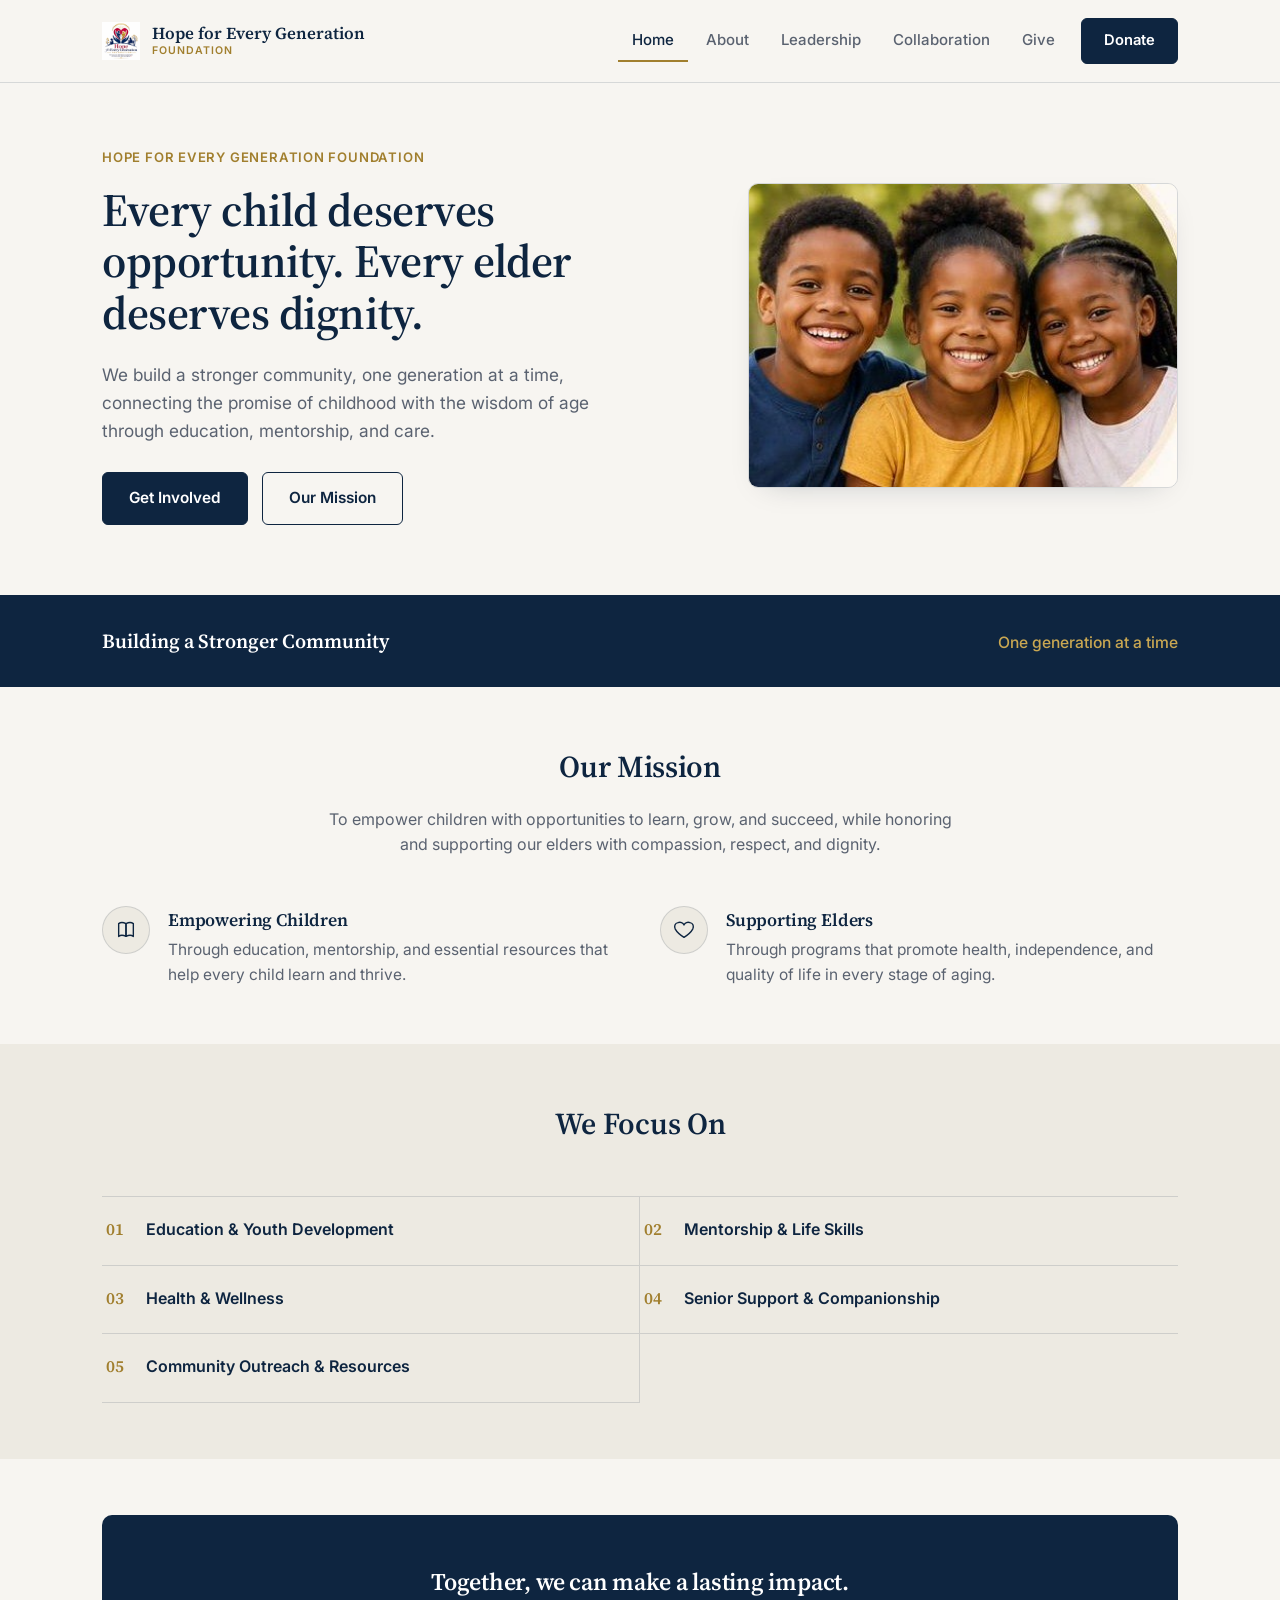
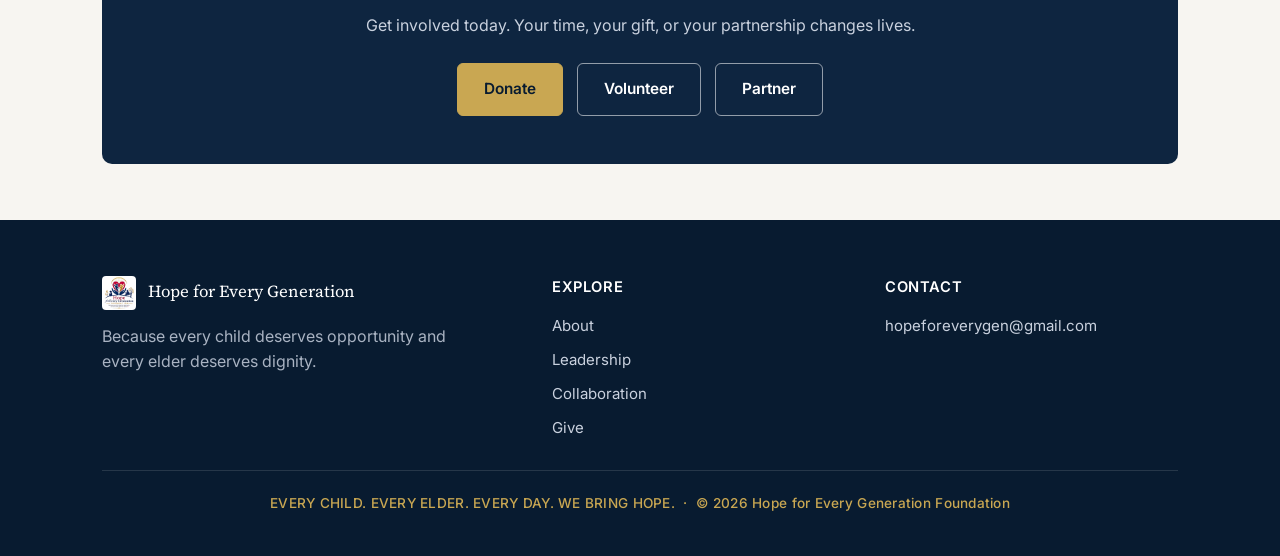
==== commit e986dda3: "Change of email adress to the formal one" ====
--- a/hope-for-every-generation-website/index.html
+++ b/hope-for-every-generation-website/index.html
@@ -44,7 +44,7 @@
       "url": "https://www.hopeforeverygeneration.org/",
       "logo": "https://www.hopeforeverygeneration.org/assets/logo.jpg",
       "image": "https://www.hopeforeverygeneration.org/assets/share-image.jpg",
-      "email": "info@hopeforeverygeneration.org",
+      "email": "hopeforeverygen@gmail.com",
       "slogan": "Every child. Every elder. Every day. We bring hope.",
       "description": "Hope for Every Generation Foundation empowers children through education, mentorship, and essential resources, and supports elders through programs that promote health, independence, and quality of life.",
       "knowsAbout": [
@@ -204,7 +204,7 @@
       <div>
         <h2 class="foot-heading">Contact</h2>
         <ul class="foot-list">
-          <li><a href="mailto:info@hopeforeverygeneration.org">info@hopeforeverygeneration.org</a></li>
+          <li><a href="mailto:hopeforeverygen@gmail.com">hopeforeverygen@gmail.com</a></li>
         </ul>
       </div>
     </div>
